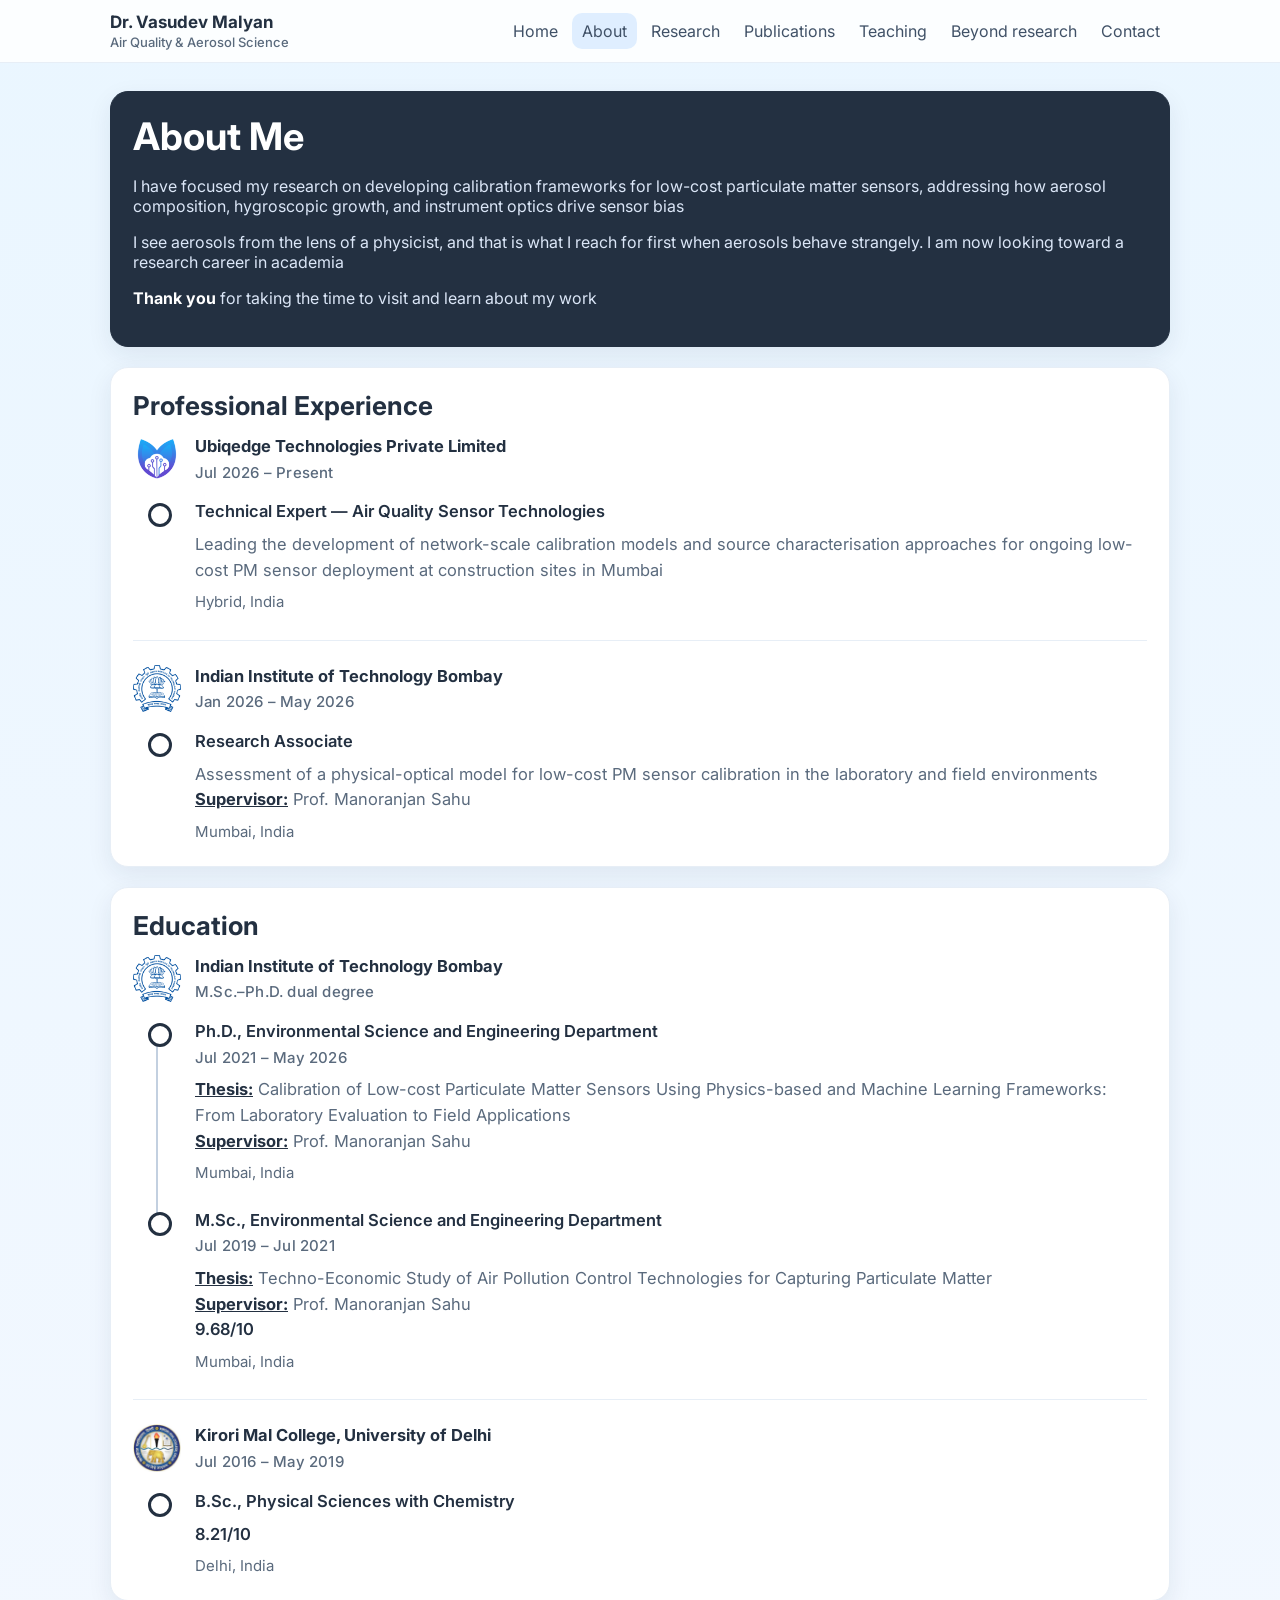
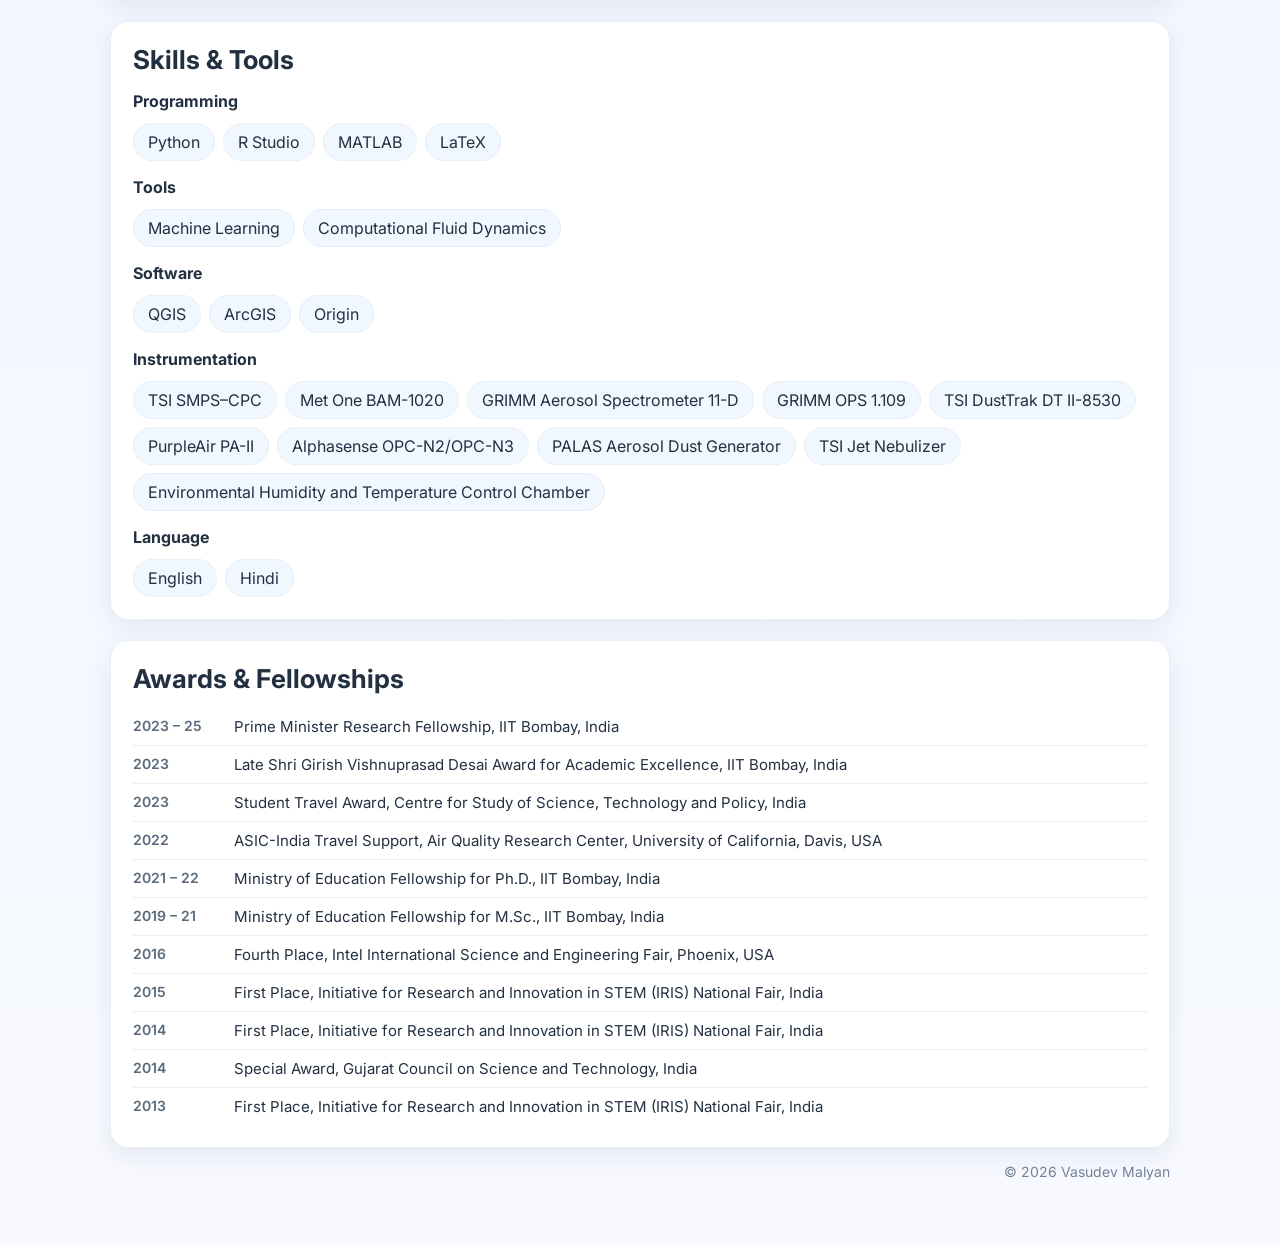
==== about.html @ c870d793 "Update about.html" ====
<!DOCTYPE html>
<html lang="en">
<head>
<meta charset="UTF-8">
<meta name="viewport" content="width=device-width, initial-scale=1.0">
<title>About | Vasudev Malyan</title>
<meta name="description" content="About Vasudev Malyan — experience, education, skills and awards.">
<link rel="preconnect" href="https://fonts.googleapis.com">
<link rel="preconnect" href="https://fonts.gstatic.com" crossorigin>
<link href="https://fonts.googleapis.com/css2?family=Inter:wght@400;500;600;700&display=swap" rel="stylesheet">
<link rel="stylesheet" href="https://cdnjs.cloudflare.com/ajax/libs/font-awesome/6.7.2/css/all.min.css">
<link rel="stylesheet" href="style.css">
</head>
<body>

<!-- ===== SHARED NAV ===== -->
<header>
  <nav aria-label="Primary">
    <div class="brand">
      <a class="title" href="index.html">Dr. Vasudev Malyan</a>
      <span class="sub">Air Quality &amp; Aerosol Science</span>
    </div>
    <div class="links">
      <a href="index.html">Home</a>
      <a href="about.html" class="active" aria-current="page">About</a>
      <a href="research.html">Research</a>
      <a href="publications.html">Publications</a>
      <a href="teaching.html">Teaching</a>
      <a href="beyond.html">Beyond research</a>
      <a href="contact.html">Contact</a>
    </div>
  </nav>
</header>
<!-- ===== END SHARED NAV ===== -->

<main>
  <div class="wrap">
    <div class="grid">

      <!-- ---------- about me ---------- -->
      <div class="card dark">
        <h1>About Me</h1>
        <p>I have focused my research on developing calibration frameworks for low-cost particulate matter sensors, addressing how aerosol composition, hygroscopic growth, and instrument optics drive sensor bias</p>
        <p>I see aerosols from the lens of a physicist, and that is what I reach for first when aerosols behave strangely. I am now looking toward a research career in academia</p>
        <p><strong>Thank you</strong> for taking the time to visit and learn about my work</p>
      </div>

      <!-- ---------- professional experience ---------- -->
      <div class="card">
        <h2>Professional Experience</h2>
        <ul class="cv-orgs">

          <li>
            <div class="cv-org-head">
              <img class="cv-logo" src="assets/logo_ubiqedge.png" alt="Ubiqedge Technologies logo">
              <div>
                <div class="cv-org-name">Ubiqedge Technologies Private Limited</div>
                <span class="cv-org-span">Jul 2026 &ndash; Present</span>
              </div>
            </div>
            <ul class="cv-roles">
              <li>
                <div class="cv-role-title">Technical Expert &mdash; Air Quality Sensor Technologies</div>
                <p class="cv-role-note">Leading the development of network-scale calibration models and source characterisation approaches for ongoing low-cost PM sensor deployment at construction sites in Mumbai</p>
                <div class="cv-place">Hybrid, India</div>
              </li>
            </ul>
          </li>

          <li>
            <div class="cv-org-head">
              <img class="cv-logo" src="assets/logo_iitb.png" alt="Indian Institute of Technology Bombay logo">
              <div>
                <div class="cv-org-name">Indian Institute of Technology Bombay</div>
                <span class="cv-org-span">Jan 2026 &ndash; May 2026</span>
              </div>
            </div>
            <ul class="cv-roles">
              <li>
                <div class="cv-role-title">Research Associate</div>
                <p class="cv-role-note">Assessment of a physical-optical model for low-cost PM sensor calibration in the laboratory and field environments<br>
                <em>Supervisor:</em> Prof. Manoranjan Sahu</p>
                <div class="cv-place">Mumbai, India</div>
              </li>
            </ul>
          </li>

        </ul>
      </div>

      <!-- ---------- education ---------- -->
      <div class="card">
        <h2>Education</h2>
        <ul class="cv-orgs">

          <li>
            <div class="cv-org-head">
              <img class="cv-logo" src="assets/logo_iitb.png" alt="Indian Institute of Technology Bombay logo">
              <div>
                <div class="cv-org-name">Indian Institute of Technology Bombay</div>
                <span class="cv-org-span">M.Sc.&ndash;Ph.D. dual degree</span>
              </div>
            </div>
            <ul class="cv-roles">
              <li>
                <div class="cv-role-title">Ph.D., Environmental Science and Engineering Department</div>
                <div class="cv-role-dates">Jul 2021 &ndash; May 2026</div>
                <p class="cv-role-note"><em>Thesis:</em> Calibration of Low-cost Particulate Matter Sensors Using Physics-based and Machine Learning Frameworks: From Laboratory Evaluation to Field Applications<br>
                <em>Supervisor:</em> Prof. Manoranjan Sahu</p>
                <div class="cv-place">Mumbai, India</div>
              </li>
              <li>
                <div class="cv-role-title">M.Sc., Environmental Science and Engineering Department</div>
                <div class="cv-role-dates">Jul 2019 &ndash; Jul 2021</div>
                <p class="cv-role-note"><em>Thesis:</em> Techno-Economic Study of Air Pollution Control Technologies for Capturing Particulate Matter<br>
                <em>Supervisor:</em> Prof. Manoranjan Sahu<br>
                <span class="cv-grade">9.68/10</span></p>
                <div class="cv-place">Mumbai, India</div>
              </li>
            </ul>
          </li>

          <li>
            <div class="cv-org-head">
              <img class="cv-logo" src="assets/logo_kmc.png" alt="Kirori Mal College, University of Delhi logo">
              <div>
                <div class="cv-org-name">Kirori Mal College, University of Delhi</div>
                <span class="cv-org-span">Jul 2016 &ndash; May 2019</span>
              </div>
            </div>
            <ul class="cv-roles">
              <li>
                <div class="cv-role-title">B.Sc., Physical Sciences with Chemistry</div>
                <p class="cv-role-note"><span class="cv-grade">8.21/10</span></p>
                <div class="cv-place">Delhi, India</div>
              </li>
            </ul>
          </li>

        </ul>
      </div>

      <!-- ---------- skills ---------- -->
      <div class="card">
        <h2>Skills &amp; Tools</h2>

        <div class="group">
          <h3>Programming</h3>
          <div class="chips">
            <span class="chip">Python</span>
            <span class="chip">R Studio</span>
            <span class="chip">MATLAB</span>
            <span class="chip">LaTeX</span>
          </div>
        </div>

        <div class="group">
          <h3>Tools</h3>
          <div class="chips">
            <span class="chip">Machine Learning</span>
            <span class="chip">Computational Fluid Dynamics</span>
          </div>
        </div>

        <div class="group">
          <h3>Software</h3>
          <div class="chips">
            <span class="chip">QGIS</span>
            <span class="chip">ArcGIS</span>
            <span class="chip">Origin</span>
          </div>
        </div>

        <div class="group">
          <h3>Instrumentation</h3>
          <div class="chips">
            <span class="chip">TSI SMPS&ndash;CPC</span>
            <span class="chip">Met One BAM-1020</span>
            <span class="chip">GRIMM Aerosol Spectrometer 11-D</span>
            <span class="chip">GRIMM OPS 1.109</span>
            <span class="chip">TSI DustTrak DT II-8530</span>
            <span class="chip">PurpleAir PA-II</span>
            <span class="chip">Alphasense OPC-N2/OPC-N3</span>
            <span class="chip">PALAS Aerosol Dust Generator</span>
            <span class="chip">TSI Jet Nebulizer</span>
            <span class="chip">Environmental Humidity and Temperature Control Chamber</span>
          </div>
        </div>

        <div class="group">
          <h3>Language</h3>
          <div class="chips">
            <span class="chip">English</span>
            <span class="chip">Hindi</span>
          </div>
        </div>

      </div>

      <!-- ---------- awards & fellowships ---------- -->
      <div class="card">
        <h2>Awards &amp; Fellowships</h2>
        <table class="cv-table">
          <tr>
            <td class="yr">2023 &ndash; 25</td>
            <td>Prime Minister Research Fellowship, IIT Bombay, India</td>
          </tr>
          <tr>
            <td class="yr">2023</td>
            <td>Late Shri Girish Vishnuprasad Desai Award for Academic Excellence, IIT Bombay, India</td>
          </tr>
          <tr>
            <td class="yr">2023</td>
            <td>Student Travel Award, Centre for Study of Science, Technology and Policy, India</td>
          </tr>
          <tr>
            <td class="yr">2022</td>
            <td>ASIC-India Travel Support, Air Quality Research Center, University of California, Davis, USA</td>
          </tr>
          <tr>
            <td class="yr">2021 &ndash; 22</td>
            <td>Ministry of Education Fellowship for Ph.D., IIT Bombay, India</td>
          </tr>
          <tr>
            <td class="yr">2019 &ndash; 21</td>
            <td>Ministry of Education Fellowship for M.Sc., IIT Bombay, India</td>
          </tr>
          <tr>
            <td class="yr">2016</td>
            <td>Fourth Place, Intel International Science and Engineering Fair, Phoenix, USA</td>
          </tr>
          <tr>
            <td class="yr">2015</td>
            <td>First Place, Initiative for Research and Innovation in STEM (IRIS) National Fair, India</td>
          </tr>
          <tr>
            <td class="yr">2014</td>
            <td>First Place, Initiative for Research and Innovation in STEM (IRIS) National Fair, India</td>
          </tr>
          <tr>
            <td class="yr">2014</td>
            <td>Special Award, Gujarat Council on Science and Technology, India</td>
          </tr>
          <tr>
            <td class="yr">2013</td>
            <td>First Place, Initiative for Research and Innovation in STEM (IRIS) National Fair, India</td>
          </tr>
        </table>
      </div>
      <!-- NEW FOOTER PLACEMENT: Insert it here, before the final closing tags -->
      <footer style="text-align: right; margin-top: -5px; padding-bottom: 20px;">
        &copy; 2026 Vasudev Malyan
      </footer>
    </div>
  </div>
</main>

</body>
</html>
---- style.css ----
/* =================================================================
   Vasudev Malyan — shared stylesheet
   Linked by all seven pages.
   ================================================================= */

:root{
  --bg:#ffffff;
  --grad1:#EAF6FF;
  --grad2:#F8F9FF;
  --card:#ffffff;
  --text:#233041;
  --muted:#5a6a7d;
  --accent:#3A86FF;
  --deep:#233041;
  --border:#e7eef6;
  --chip:#F1F7FF;
  --radius:18px;
  --shadow:0 8px 24px rgba(21,40,76,.08);
  --max:1100px;
}
*{box-sizing:border-box}
html{scroll-behavior:smooth}
body{margin:0;font-family:Inter,system-ui,Segoe UI,Roboto,Helvetica,Arial,sans-serif;color:var(--text);
  background:linear-gradient(180deg,var(--grad1),var(--grad2));}
a{color:var(--accent);text-decoration:none}
a:hover{text-decoration:underline}
a:focus-visible{outline:2px solid var(--accent);outline-offset:3px;border-radius:4px}

/* ---------- header & navigation ---------- */
header{position:sticky;top:0;z-index:30;background:rgba(255,255,255,.85);
  backdrop-filter:saturate(140%) blur(8px);border-bottom:1px solid var(--border)}
nav{max-width:var(--max);margin:auto;display:flex;align-items:center;justify-content:space-between;
  gap:16px;padding:12px 20px}
.brand{display:flex;flex-direction:column;gap:2px}
.brand .title{font-weight:700;color:var(--text);font-size:17px}
.brand a.title:hover{text-decoration:none;color:var(--accent)}
.brand .sub{font-size:13px;color:var(--muted);font-weight:500}
.links a{padding:8px 10px;border-radius:10px;color:#405167}
.links a:hover{background:#edf4ff}
.links a.active{background:#dfeeff}

/* ---------- layout ---------- */
.wrap{max-width:var(--max);margin:auto;padding:28px 20px}
.grid{display:grid;gap:20px}
.card{background:var(--card);border:1px solid var(--border);border-radius:var(--radius);box-shadow:var(--shadow);padding:22px}
h1{font-size:38px;line-height:1.2;margin:0 0 10px}
h2{font-size:26px;margin:0 0 14px}
h3{font-size:18px;margin:0 0 6px}
p.lead{color:var(--muted);margin-top:0}
.hero{padding-top:28px}
.muted{color:var(--muted)}

/* ---------- home: intro paragraph & availability note ---------- */
.lead-para{margin:0;font-size:16px;line-height:1.7}

.seeking{display:flex;gap:12px;align-items:flex-start;background:#eef6ff;border:1px solid #cfe4ff;
  border-radius:14px;padding:14px 16px;margin-top:18px;font-size:15px;line-height:1.55}
.seeking i{color:var(--deep);font-size:16px;margin-top:3px;flex-shrink:0}

/* ---------- at a glance: circles ---------- */
.glance{display:flex;flex-wrap:wrap;gap:22px;margin-top:4px}
.glance-item{display:flex;flex-direction:column;align-items:center;width:calc(25% - 17px)}
.glance-circle{
  width:98px;height:98px;border-radius:50%;
  background:var(--accent);color:#fff;
  display:flex;align-items:center;justify-content:center;
  font-size:32px;font-weight:700;letter-spacing:-.5px;
  box-shadow:0 6px 18px rgba(58,134,255,.32)}
.glance-circle.sm{font-size:18px;letter-spacing:0;text-align:center;line-height:1.2;padding:0 8px}
.glance-label{margin-top:12px;text-align:center;font-size:14px;color:var(--muted);line-height:1.4}

/* ---------- news thread ---------- */
.thread{list-style:none;margin:0;padding:0;position:relative}
.thread::before{content:"";position:absolute;left:12px;top:12px;bottom:12px;width:2px;background:#c3d0e0}
.thread li{position:relative;padding:0 0 24px 36px}
.thread li:last-child{padding-bottom:0}
.thread li::before{content:"";position:absolute;left:2px;top:4px;width:16px;height:16px;border-radius:50%;
  background:#fff;border:3px solid var(--deep);z-index:1}
.thread .when{display:block;font-size:13px;font-weight:600;color:var(--muted);margin-bottom:3px;letter-spacing:.2px}
.thread .what{display:block;font-size:16px;font-weight:600;line-height:1.45}
.thread .detail{margin:5px 0 0;font-size:14px;color:var(--muted);line-height:1.55}

/* ---------- chips ---------- */
.chips{display:flex;flex-wrap:wrap;gap:8px;margin-top:12px}
.chip{background:var(--chip);border:1px solid var(--border);padding:8px 14px;border-radius:999px;color:#233041;font-size:16px}

/* ---------- lists & buttons ---------- */
.list{display:grid;gap:12px;padding-left:0;margin:0;list-style:none}
.item{padding:14px;border:1px solid var(--border);background:#fff;border-radius:14px}
.cta{display:flex;gap:10px;flex-wrap:wrap;margin-top:16px}
.btn{display:inline-flex;align-items:center;gap:8px;background:#fff;border:1px solid var(--border);
  padding:10px 14px;border-radius:12px;color:#1f3b63;box-shadow:var(--shadow);font-size:16px}
.btn i{font-size:20px;line-height:1}
.btn:hover{background:#f4f8ff;text-decoration:none}

/* ---------- footer ---------- */
footer{color:#72829a;font-size:14px;margin:30px 0 16px;text-align:center}
.footer-wrap {
  text-align: right;         /* Pushes the text to the right */
  max-width: 1200px;         /* Change this number to match the max-width of your main content */
  margin: 0 auto;            /* This centers the invisible footer box on the page */
  padding: 20px;             /* Adds a little breathing room so it doesn't touch the absolute edge */
}

/* ---------- dark card (hero, page headings) ---------- */
.card.dark{background:var(--deep);border-color:var(--deep);color:#fff}
.card.dark h1,.card.dark h2,.card.dark h3{color:#fff}
.card.dark p{color:#dbe6f7}
.card.dark strong{color:#fff}
.card.dark a:not(.btn){color:#a8ccff}

/* ---------- hero: photo beside the text, inside the dark card ---------- */
.hero-card{display:flex;align-items:center;gap:30px}
.hero-card .photo{width:190px;height:190px;flex-shrink:0;border-radius:50%;border:5px solid #fff;
  box-shadow:var(--shadow);background:#e8f6ff url('assets/Profile picture_VM.jpg') center/cover no-repeat}
.hero-card .hero-text{min-width:0}
@media(max-width:760px){
  .hero-card{flex-direction:column;text-align:center;gap:20px}
  .hero-card .photo{width:150px;height:150px}
  .cta{justify-content:center}
}

/* ---------- inline certificate / document links inside the dark hero card ----------
   Placed after `.card.dark a:not(.btn)` so it wins on source order without
   needing !important. The link stays the same colour as the surrounding
   sentence; only the small trailing arrow marks it as clickable. */
.card.dark a.cert-link{color:inherit;text-decoration:none;transition:opacity .2s ease}
.card.dark a.cert-link:hover{color:inherit;text-decoration:underline;text-underline-offset:3px;opacity:.85}

/* Alternative treatment: a small outlined pill, echoing the .chip shape.
   Swap the anchor's class from cert-link to cert-pill to use it. */
.card.dark a.cert-pill{
  display:inline-block;margin-left:10px;padding:2px 10px;
  font-size:.72em;letter-spacing:.03em;line-height:1.7;
  border:1px solid rgba(255,255,255,.35);border-radius:999px;
  color:inherit;text-decoration:none;opacity:.8;vertical-align:2px;
  transition:background-color .2s ease,opacity .2s ease}
.card.dark a.cert-pill:hover{
  background:rgba(255,255,255,.12);color:inherit;text-decoration:none;opacity:1}

/* ---------- publications ---------- */
.pub h3{margin:0 0 4px;font-weight:600;line-height:1.4;font-size:16px}
.pub h3 a{color:var(--accent)}
.pub .authors{margin:0;font-size:14px;font-weight:600}
.pub .venue{margin:0;font-size:14px;color:var(--muted);font-style:italic}
.badge{display:inline-block;background:var(--chip);border:1px solid var(--accent);color:var(--accent);
  padding:1px 8px;border-radius:999px;font-size:10px;font-weight:600;letter-spacing:.3px;
  text-transform:uppercase;margin-left:6px;vertical-align:2px;white-space:nowrap}

/* ---------- highlights with graphical abstracts ---------- */
.highlight{margin-top:28px}
.highlight:first-of-type{margin-top:0}
.highlight h3{font-size:19px;line-height:1.35;margin:0 0 6px;font-weight:700}
.highlight h3 a{color:var(--accent)}
.highlight .authors{margin:0;font-weight:700;font-size:15px}
.highlight .venue{margin:0 0 14px;font-size:15px}
.figure{background:#f7fbff;border:1px solid var(--border);border-radius:14px;padding:12px;margin:0}
.figure img{width:100%;height:auto;display:block;border-radius:8px}
.figure figcaption{margin-top:10px;text-align:center;font-size:14px;line-height:1.5}

/* ---------- CV entries (experience, education) ----------
   A two-column table: description left, location/dates right-aligned. */
.cv-entry{width:100%;border-collapse:collapse;table-layout:auto}
.cv-entry td{padding:0 0 2px;vertical-align:baseline;border:none}
.cv-entry .org{font-weight:700;font-size:16px}
.cv-entry .role{font-size:15px}
.cv-entry .right{text-align:right;white-space:nowrap;color:var(--muted);font-size:14px;width:1%;padding-left:20px}
.cv-note{margin:8px 0 0;font-size:14px;color:var(--muted);line-height:1.55}
.cv-note em{color:var(--text);font-style:normal;font-weight:700;text-decoration:underline}
.cv-grade{font-weight:600;color:var(--text)}

/* ---------- CV thread (about page: experience, education) ----------
   LinkedIn-style: organisation logo and name head the entry, its positions
   hang beneath on a ringed-dot timeline matching the .thread news list.

   The geometry is interlocking, so change these together:
     logo      48px wide  -> its centre sits at x = 24
     dot       18px wide, .cv-roles indented 15px -> centre at 15 + 9 = 24
     rail       2px wide, left: 8px inside the li -> centre at 15 + 9 = 24
     dot top    3px, so its centre (3 + 9 = 12) matches the centre of a
                16.5px/1.45 title line (23.9 / 2 = 12)
   Position text is indented 47px so it starts at 15 + 47 = 62 = the
   organisation name's own left edge (48 logo + 14 gap). */
.cv-orgs{list-style:none;margin:0;padding:0}
.cv-orgs > li + li{margin-top:26px;padding-top:24px;border-top:1px solid var(--border)}

.cv-org-head{display:flex;align-items:flex-start;gap:14px}
.cv-logo{width:48px;height:48px;flex-shrink:0;object-fit:contain;border-radius:8px;background:#fff}
.cv-org-name{font-size:16.5px;font-weight:700;line-height:1.45}
.cv-org-span{display:block;color:var(--muted);font-size:15px;font-weight:500;margin-top:3px;
  line-height:1.5;letter-spacing:.2px}

/* the middle dot is small at this size — scale it without moving the baseline */
.sep{font-size:1.8em;line-height:0;vertical-align:-.08em;margin:0 3px;opacity:.75}

.cv-roles{list-style:none;margin:16px 0 0 15px;padding:0;position:relative}
.cv-roles > li{position:relative;padding:0 0 24px 47px}
.cv-roles > li:last-child{padding-bottom:0}
.cv-roles > li::before{content:"";position:absolute;left:0;top:3px;width:18px;height:18px;
  border-radius:50%;background:#fff;border:3px solid var(--deep);z-index:1}
/* one rail segment per position, running dot centre to dot centre; the last
   position has nothing below it to join, so it draws no segment */
.cv-roles > li::after{content:"";position:absolute;left:8px;top:12px;bottom:-12px;width:2px;
  background:#c3d0e0}
.cv-roles > li:last-child::after{display:none}

.cv-role-title{font-size:16.5px;font-weight:600;line-height:1.45}
.cv-role-dates{color:var(--muted);font-size:15px;font-weight:500;margin-top:3px;
  line-height:1.5;letter-spacing:.2px}
.cv-role-note{margin:8px 0 0;font-size:16.5px;color:var(--muted);line-height:1.55}
.cv-role-note em{color:var(--text);font-style:normal;font-weight:700;text-decoration:underline}
.cv-place{margin-top:8px;font-size:15px;color:var(--muted);line-height:1.5}

/* ---------- awards table ---------- */
.cv-table{width:100%;border-collapse:collapse}
.cv-table td{padding:9px 0;border-top:1px solid var(--border);vertical-align:top;font-size:15px}
.cv-table tr:first-child td{border-top:none}
.cv-table .yr{width:1%;color:var(--muted);font-weight:600;font-size:14px;white-space:nowrap;padding-right:32px}

/* ---------- simple entries (projects, conferences) ---------- */
.entry strong{font-size:16px}
.entry .meta{display:block;font-size:15px;margin-top:2px}
.entry .note{display:block;color:var(--muted);font-size:14px;margin-top:2px}

/* ---------- skills groups ---------- */
.group{margin-top:16px}
.group:first-child{margin-top:0}
.group h3{font-size:16px;margin:0}

/* ---------- research themes ---------- */
.theme + .theme{margin-top:18px;padding-top:18px;border-top:1px solid var(--border)}

/* ===== split image + text sections ===== */
.split{
  display:grid;
  grid-template-columns:1fr 1fr;
  gap:30px;
  align-items:stretch;
}

.split-fig{margin:0;display:flex;flex-direction:column;min-height:0}

/* the wrapper holds the height; the image is absolutely positioned inside it,
   so the image itself contributes nothing to the row height */
.split-img{
  position:relative;
  flex:1 1 auto;
  min-height:280px;
}
.split-img img{
  position:absolute;inset:0;
  width:100%;height:100%;
  object-fit:contain;
  object-position:center;
  display:block;
  border-radius:14px;
  border:1px solid var(--border);
  background:#fff;
}

.split-fig figcaption{
  flex:0 0 auto;
  font-size:13px;
  line-height:1.5;
  color:var(--muted);
  margin-top:10px;
}

.split-text{display:flex;flex-direction:column;justify-content:center}
.split-text h2{margin-top:0}
.split-text p{margin:0 0 14px}
.split-text p:last-child{margin-bottom:0}

.split-list{list-style:none;padding:0;margin:0 0 14px}
.split-list li{position:relative;padding-left:20px;margin-bottom:7px;line-height:1.55}
.split-list li::before{content:"";position:absolute;left:0;top:.62em;width:7px;height:7px;
  border-radius:50%;background:var(--text)}
.split-list .hl{color:var(--accent);font-weight:600}

.split--reverse .split-fig{order:2}
.split--reverse .split-text{order:1}

/* ---------- carousel (shared shell) ---------- */
.carousel{position:relative;padding:0 54px}
.carousel-track{overflow:hidden}
.carousel-slides{display:flex;transition:transform .35s ease}
.carousel-slide{min-width:100%;padding:2px}

/* UPDATED BUTTON STYLES HERE */
.carousel-btn{
  position:absolute;top:50%;transform:translateY(-50%);
  width:40px;height:40px;border-radius:50%;
  background:#1e3a63;
  border:none;
  outline:none;
  box-shadow:var(--shadow);
  display:flex;align-items:center;justify-content:center;
  color:#ffffff;font-size:15px;cursor:pointer;z-index:2;
  transition:background-color 0.2s ease-in-out;
}
.carousel-btn:hover{background:#132745}

.carousel-btn.prev{left:0}
.carousel-btn.next{right:0}

.carousel-dots{display:flex;justify-content:center;align-items:center;gap:8px;margin-top:16px}
.carousel-dot{width:8px;height:8px;border-radius:50%;background:#cbd9ea;border:none;padding:0;cursor:pointer}
.carousel-dot[aria-selected="true"]{background:#1e3a63}

/* ---------- publication carousel (research page) ----------
   NOTE: research.html carries the same rules in a page-level <style>
   block, which is what actually renders. Keep the two in sync.
   A hard height on the track and slide means every slide is identical
   regardless of title length or abstract aspect ratio. */
#pubCarousel .carousel-track{height:460px}
#pubCarousel .carousel-slide{height:460px;overflow:hidden}
#pubCarousel .carousel-slide h3{font-size:18px;line-height:1.35;margin:0 0 5px;font-weight:700}
#pubCarousel .carousel-slide h3 a{color:var(--accent)}
#pubCarousel .carousel-slide .authors{margin:0;font-weight:700;font-size:14px}
#pubCarousel .carousel-slide .venue{margin:0 0 10px;font-size:14px;color:var(--muted);font-style:italic}
#pubCarousel .carousel-slide .figure{padding:10px}
#pubCarousel .carousel-slide .figure img{
  height:260px;width:100%;object-fit:contain;object-position:center;background:#fff}
#pubCarousel .carousel-slide .figure figcaption{margin-top:8px;font-size:13px}

/* ---------- two-column bottom panel (home) ---------- */
.duo{display:grid;grid-template-columns:1fr 1fr;gap:20px;align-items:stretch}
.duo > .card{display:flex;flex-direction:column}

/* narrow column — no side gutters; arrows sit in the dots row */
#liCarousel{padding:0}
#liCarousel .carousel-btn{position:static;transform:none;width:34px;height:34px;font-size:13px}
#liCarousel .carousel-dots{gap:12px}
.li-slide{display:flex;justify-content:center}
.li-slide iframe{width:100%;height:520px;border:1px solid var(--border);border-radius:14px;
  background:#fff;display:block}

/* talks list — fills the column and spreads its entries down it */
.talks{list-style:none;margin:0;padding:0;flex:1 1 auto;
  display:flex;flex-direction:column;justify-content:space-between}
.talks li{padding:12px 0;border-top:1px solid var(--border)}
.talks li:first-child{border-top:none;padding-top:0}
.talks .what{display:block;font-size:15px;font-weight:600;line-height:1.45}
.talks .where{display:block;font-size:13px;color:var(--muted);margin-top:3px;line-height:1.5}

/* ---------- medium screens: seven nav links need tighter spacing ---------- */
@media(max-width:1000px){
  .links a{padding:8px 7px;font-size:15px}
  nav{gap:12px}
}

@media(max-width:900px){
  .duo{grid-template-columns:1fr}
}

/* ---------- small screens ---------- */
@media(max-width:820px){
  .split{grid-template-columns:1fr;gap:22px}
  .split-img{position:static;min-height:0}
  .split-img img{position:static;height:auto;object-fit:initial}
  .split--reverse .split-fig,.split--reverse .split-text{order:initial}

  /* no room for side gutters — arrows drop down beside the dots */
  .carousel{padding:0}
  .carousel-btn{position:static;transform:none}
  .carousel-dots{gap:12px}

  #pubCarousel .carousel-track{height:auto}
  #pubCarousel .carousel-slide{height:auto;overflow:visible}
  #pubCarousel .carousel-slide .figure img{height:200px}
}
@media(max-width:720px){
  nav{flex-wrap:wrap;gap:10px;padding:10px 16px}
  .links{display:flex;flex-wrap:wrap;gap:2px}
  .links a{padding:6px 8px;font-size:14px}
  h1{font-size:30px}
  h2{font-size:22px}
  .wrap{padding:20px 16px}
  .glance{gap:18px;justify-content:center}
  .glance-item{width:calc(50% - 9px)}
  .glance-circle{width:84px;height:84px;font-size:27px}
  .glance-circle.sm{font-size:16px}
}
@media(max-width:640px){
  /* stack the CV columns instead of squeezing them */
  .cv-entry,.cv-entry tbody,.cv-entry tr,.cv-entry td{display:block;width:auto}
  .cv-entry .right{text-align:left;padding-left:0;white-space:normal;margin-bottom:4px}
  .cv-table .yr{padding-right:16px}

  /* CV thread: a smaller logo leaves more room for long institute names.
     40px logo -> centre at 20, so the rail indent drops to 20 - 9 = 11px,
     and the text indent to 40 + 12 - 11 = 41px to stay flush with the name. */
  .cv-logo{width:40px;height:40px}
  .cv-org-head{gap:12px}
  .cv-roles{margin-left:11px}
  .cv-roles > li{padding-left:41px}
}

@media (prefers-reduced-motion: reduce){
  html{scroll-behavior:auto}
  .carousel-slides{transition:none}
}
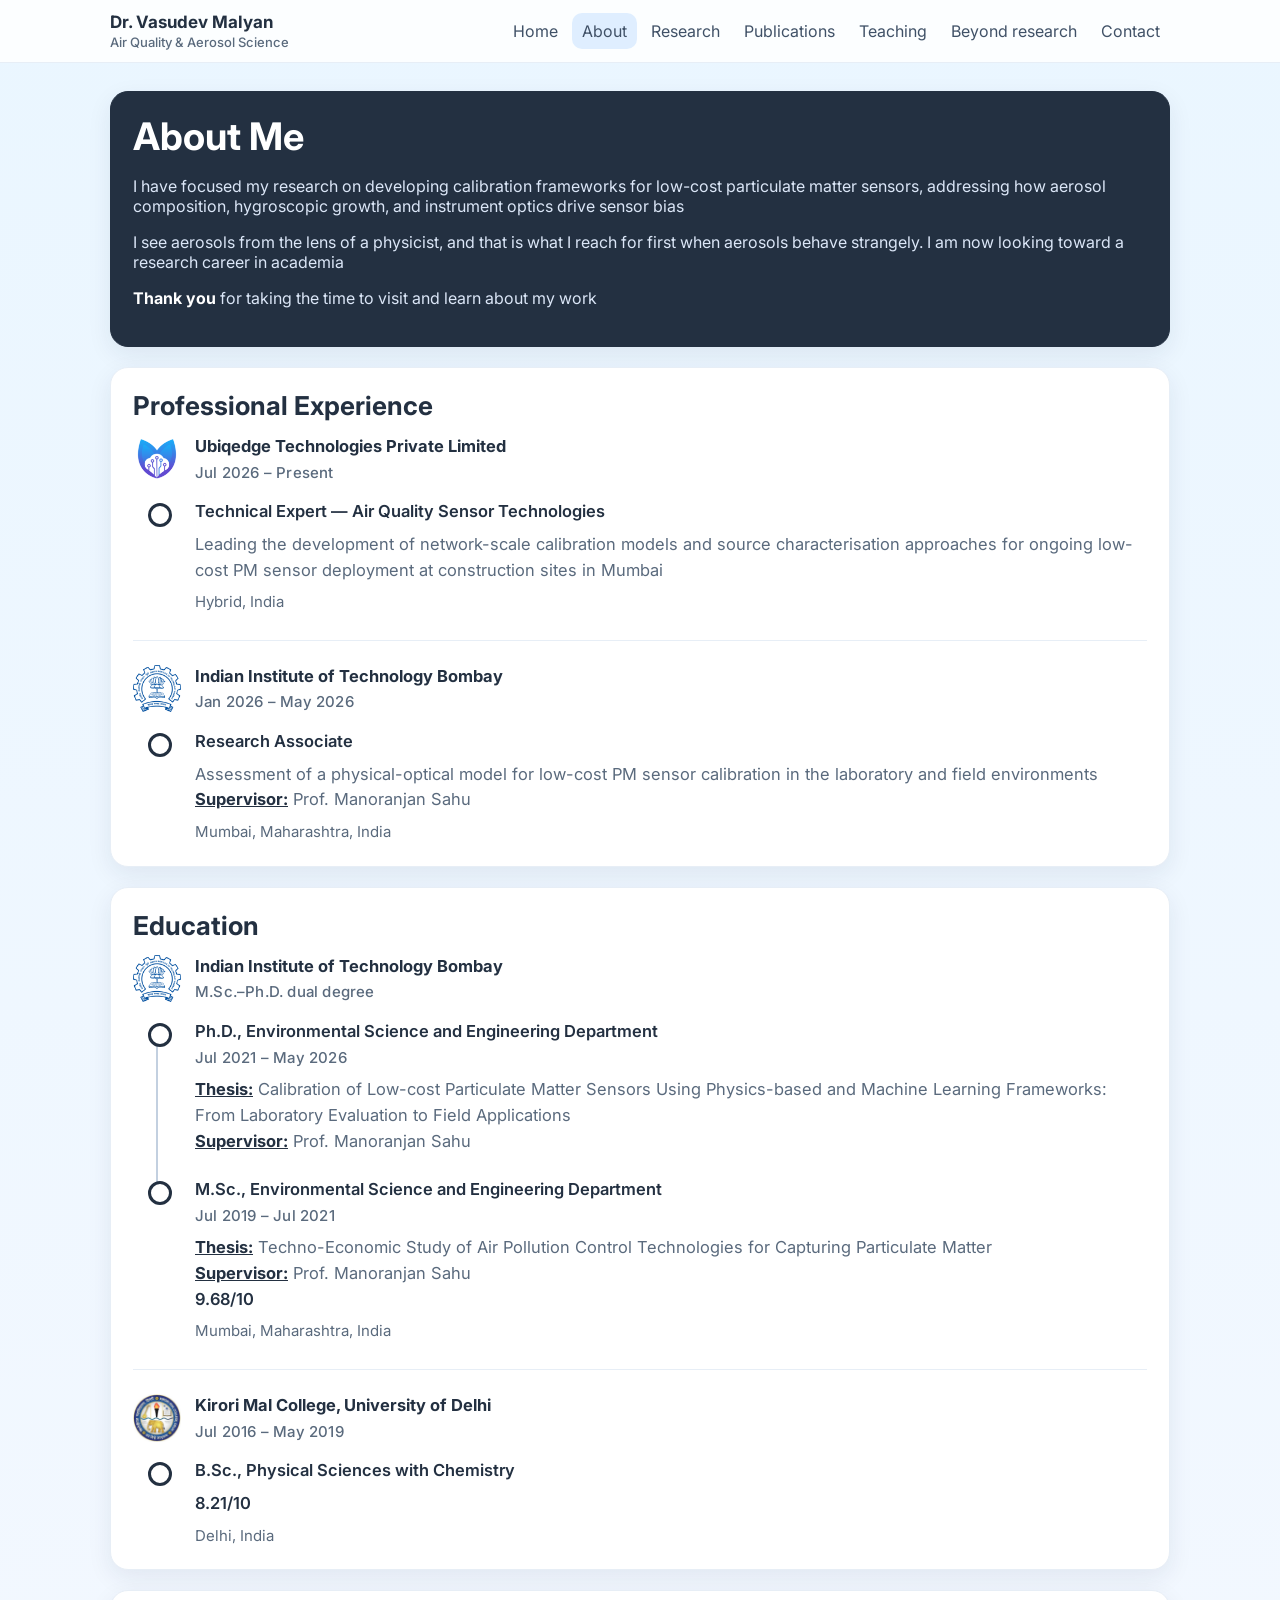
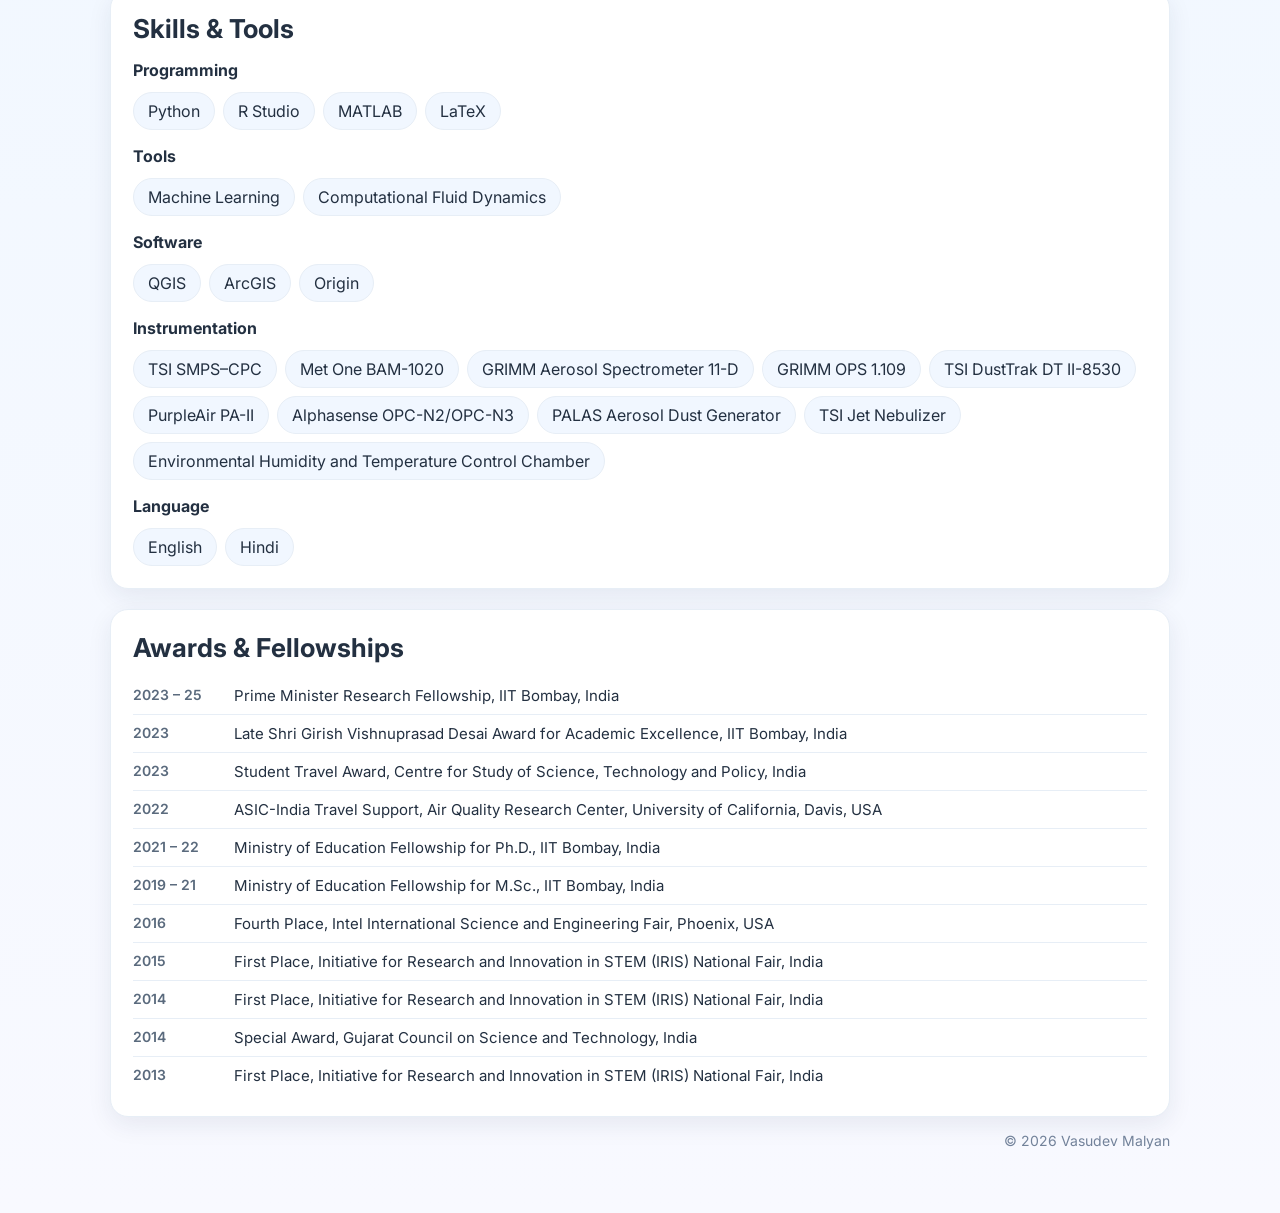
==== commit e5342e98: "Update about.html" ====
--- a/about.html
+++ b/about.html
@@ -80,7 +80,7 @@
                 <div class="cv-role-title">Research Associate</div>
                 <p class="cv-role-note">Assessment of a physical-optical model for low-cost PM sensor calibration in the laboratory and field environments<br>
                 <em>Supervisor:</em> Prof. Manoranjan Sahu</p>
-                <div class="cv-place">Mumbai, India</div>
+                <div class="cv-place">Mumbai, Maharashtra, India</div>
               </li>
             </ul>
           </li>
@@ -107,7 +107,6 @@
                 <div class="cv-role-dates">Jul 2021 &ndash; May 2026</div>
                 <p class="cv-role-note"><em>Thesis:</em> Calibration of Low-cost Particulate Matter Sensors Using Physics-based and Machine Learning Frameworks: From Laboratory Evaluation to Field Applications<br>
                 <em>Supervisor:</em> Prof. Manoranjan Sahu</p>
-                <div class="cv-place">Mumbai, India</div>
               </li>
               <li>
                 <div class="cv-role-title">M.Sc., Environmental Science and Engineering Department</div>
@@ -115,7 +114,7 @@
                 <p class="cv-role-note"><em>Thesis:</em> Techno-Economic Study of Air Pollution Control Technologies for Capturing Particulate Matter<br>
                 <em>Supervisor:</em> Prof. Manoranjan Sahu<br>
                 <span class="cv-grade">9.68/10</span></p>
-                <div class="cv-place">Mumbai, India</div>
+                <div class="cv-place">Mumbai, Maharashtra, India</div>
               </li>
             </ul>
           </li>
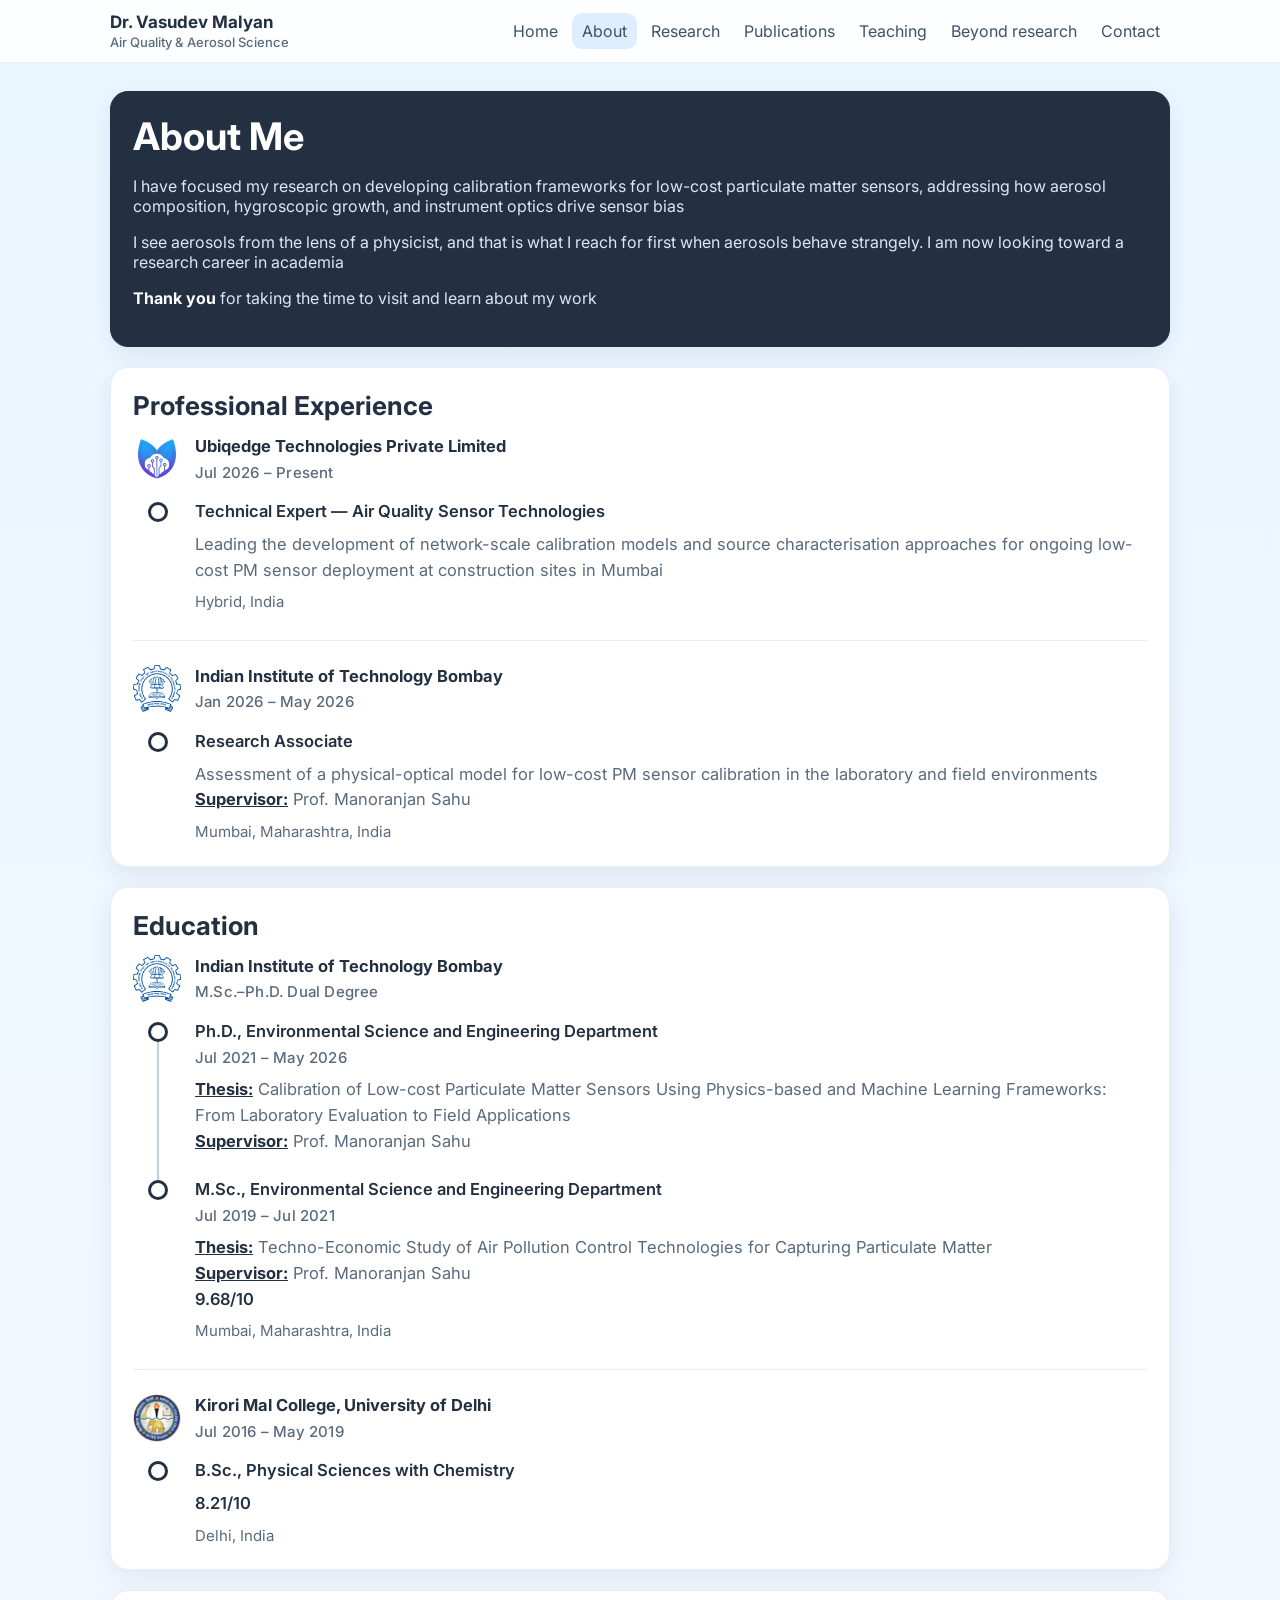
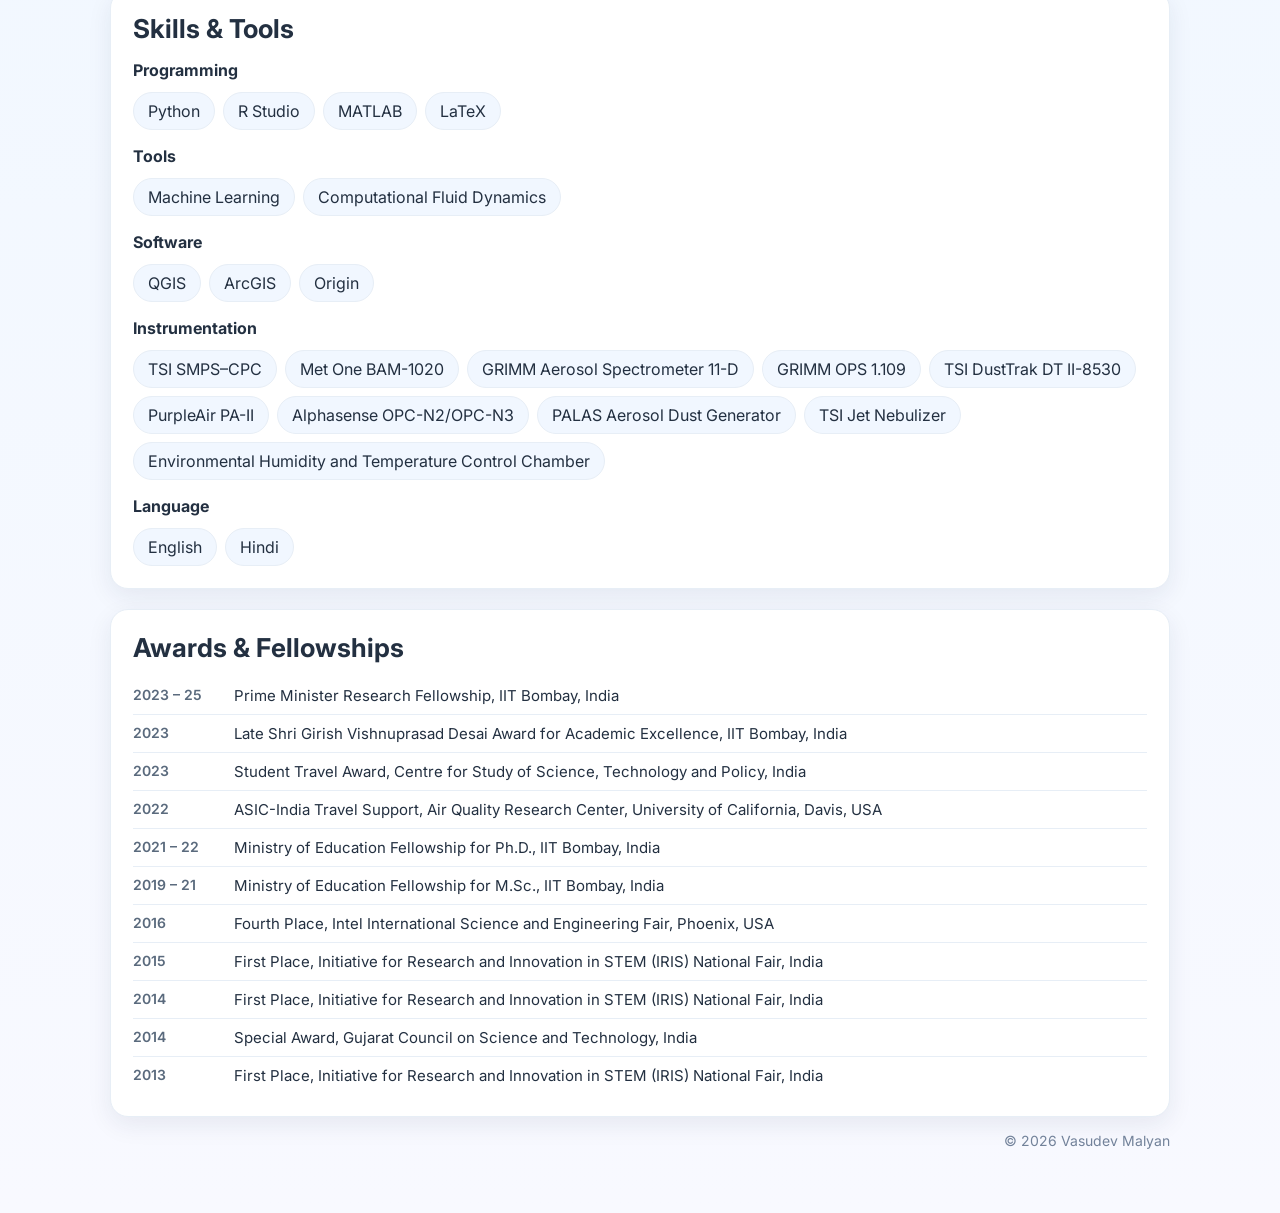
==== commit 2af665cc: "Update about.html" ====
--- a/about.html
+++ b/about.html
@@ -98,7 +98,7 @@
               <img class="cv-logo" src="assets/logo_iitb.png" alt="Indian Institute of Technology Bombay logo">
               <div>
                 <div class="cv-org-name">Indian Institute of Technology Bombay</div>
-                <span class="cv-org-span">M.Sc.&ndash;Ph.D. dual degree</span>
+                <span class="cv-org-span">M.Sc.&ndash;Ph.D. Dual Degree</span>
               </div>
             </div>
             <ul class="cv-roles">
--- a/style.css
+++ b/style.css
@@ -173,14 +173,26 @@
    LinkedIn-style: organisation logo and name head the entry, its positions
    hang beneath on a ringed-dot timeline matching the .thread news list.
 
-   The geometry is interlocking, so change these together:
-     logo      48px wide  -> its centre sits at x = 24
-     dot       18px wide, .cv-roles indented 15px -> centre at 15 + 9 = 24
-     rail       2px wide, left: 8px inside the li -> centre at 15 + 9 = 24
-     dot top    3px, so its centre (3 + 9 = 12) matches the centre of a
-                16.5px/1.45 title line (23.9 / 2 = 12)
-   Position text is indented 47px so it starts at 15 + 47 = 62 = the
-   organisation name's own left edge (48 logo + 14 gap). */
+   NOTE: the `*{box-sizing:border-box}` reset at the top of this file does
+   NOT reach ::before/::after — the universal selector does not match
+   pseudo-elements. The circle therefore sets box-sizing explicitly, so
+   --dot is its true outer diameter (border included) and the rail's
+   centre-line maths below actually lands on the circle's centre.
+
+   Geometry is driven by the two variables below, so nudging the dot moves
+   the rail with it and the two can never drift apart:
+     --dot         diameter of the ringed circle
+     --dot-centre  distance from the top of a position to that circle's
+                   centre. A 16.5px/1.45 title line box is 23.9px tall, so
+                   its middle is 11.96px, so 12px centres the circle on
+                   the title. Raise or lower this one number to taste.
+   The rail runs centre-to-centre but is painted BEHIND the circles, so the
+   white fill hides its first and last few pixels — exactly how the News
+   timeline looks on the home page.
+   Horizontally: logo is 48px, so its centre is x = 24; .cv-roles is
+   indented 15px and the circle is 18px, putting its centre at 15 + 9 = 24
+   as well. Position text is indented 47px to start at 15 + 47 = 62, flush
+   with the organisation name (48 logo + 14 gap). */
 .cv-orgs{list-style:none;margin:0;padding:0}
 .cv-orgs > li + li{margin-top:26px;padding-top:24px;border-top:1px solid var(--border)}
 
@@ -193,15 +205,20 @@
 /* the middle dot is small at this size — scale it without moving the baseline */
 .sep{font-size:1.8em;line-height:0;vertical-align:-.08em;margin:0 3px;opacity:.75}
 
-.cv-roles{list-style:none;margin:16px 0 0 15px;padding:0;position:relative}
+.cv-roles{--dot:20px;--dot-centre:12px;
+  list-style:none;margin:16px 0 0 15px;padding:0;position:relative}
 .cv-roles > li{position:relative;padding:0 0 24px 47px}
 .cv-roles > li:last-child{padding-bottom:0}
-.cv-roles > li::before{content:"";position:absolute;left:0;top:3px;width:18px;height:18px;
-  border-radius:50%;background:#fff;border:3px solid var(--deep);z-index:1}
-/* one rail segment per position, running dot centre to dot centre; the last
-   position has nothing below it to join, so it draws no segment */
-.cv-roles > li::after{content:"";position:absolute;left:8px;top:12px;bottom:-12px;width:2px;
-  background:#c3d0e0}
+.cv-roles > li::before{content:"";position:absolute;left:0;box-sizing:border-box;
+  top:calc(var(--dot-centre) - var(--dot) / 2);
+  width:var(--dot);height:var(--dot);border-radius:50%;
+  background:#fff;border:3px solid var(--deep);z-index:2}
+/* one rail segment per position, running centre to centre: it starts at this
+   circle's middle and ends at the next one's, which sits --dot-centre below
+   this item's bottom edge. The last position has nothing below it to join. */
+.cv-roles > li::after{content:"";position:absolute;left:calc(var(--dot) / 2 - 1px);
+  top:var(--dot-centre);bottom:calc(var(--dot-centre) * -1);
+  width:2px;background:#c3d0e0;z-index:1}
 .cv-roles > li:last-child::after{display:none}
 
 .cv-role-title{font-size:16.5px;font-weight:600;line-height:1.45}
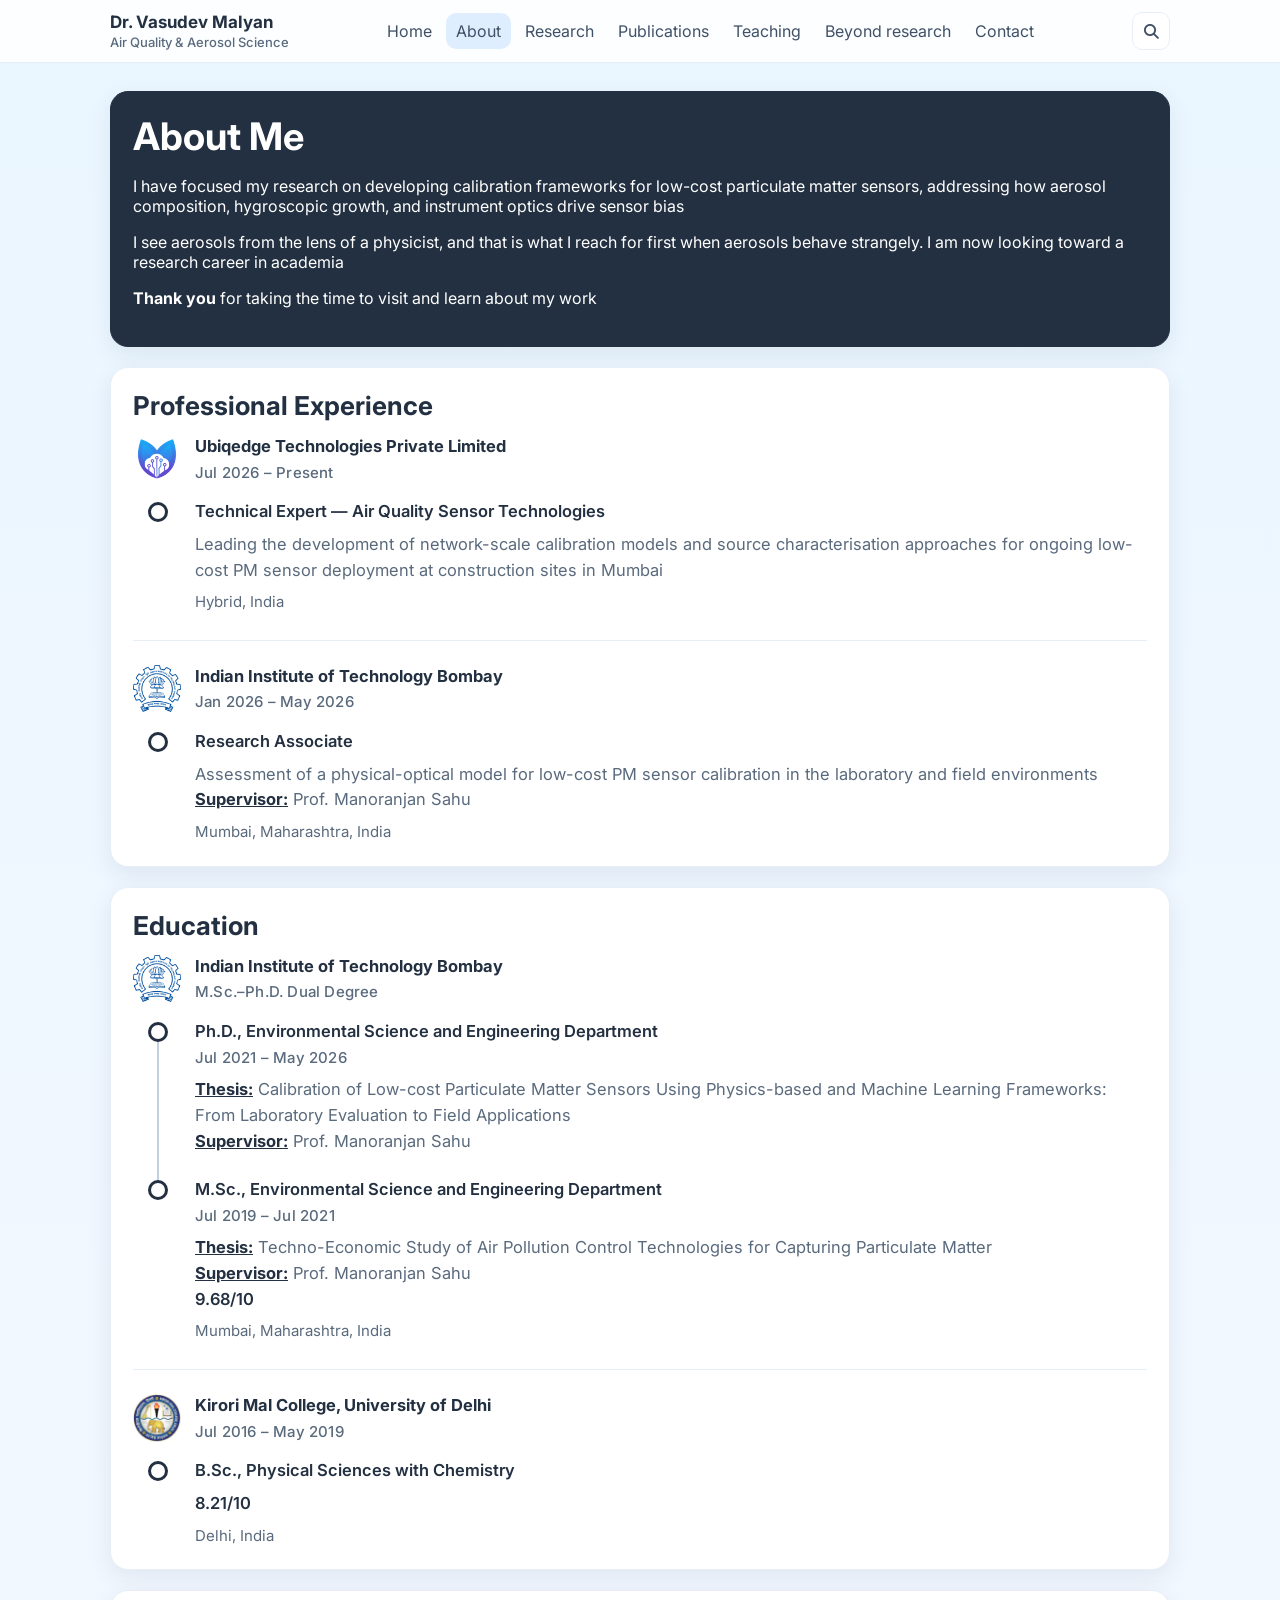
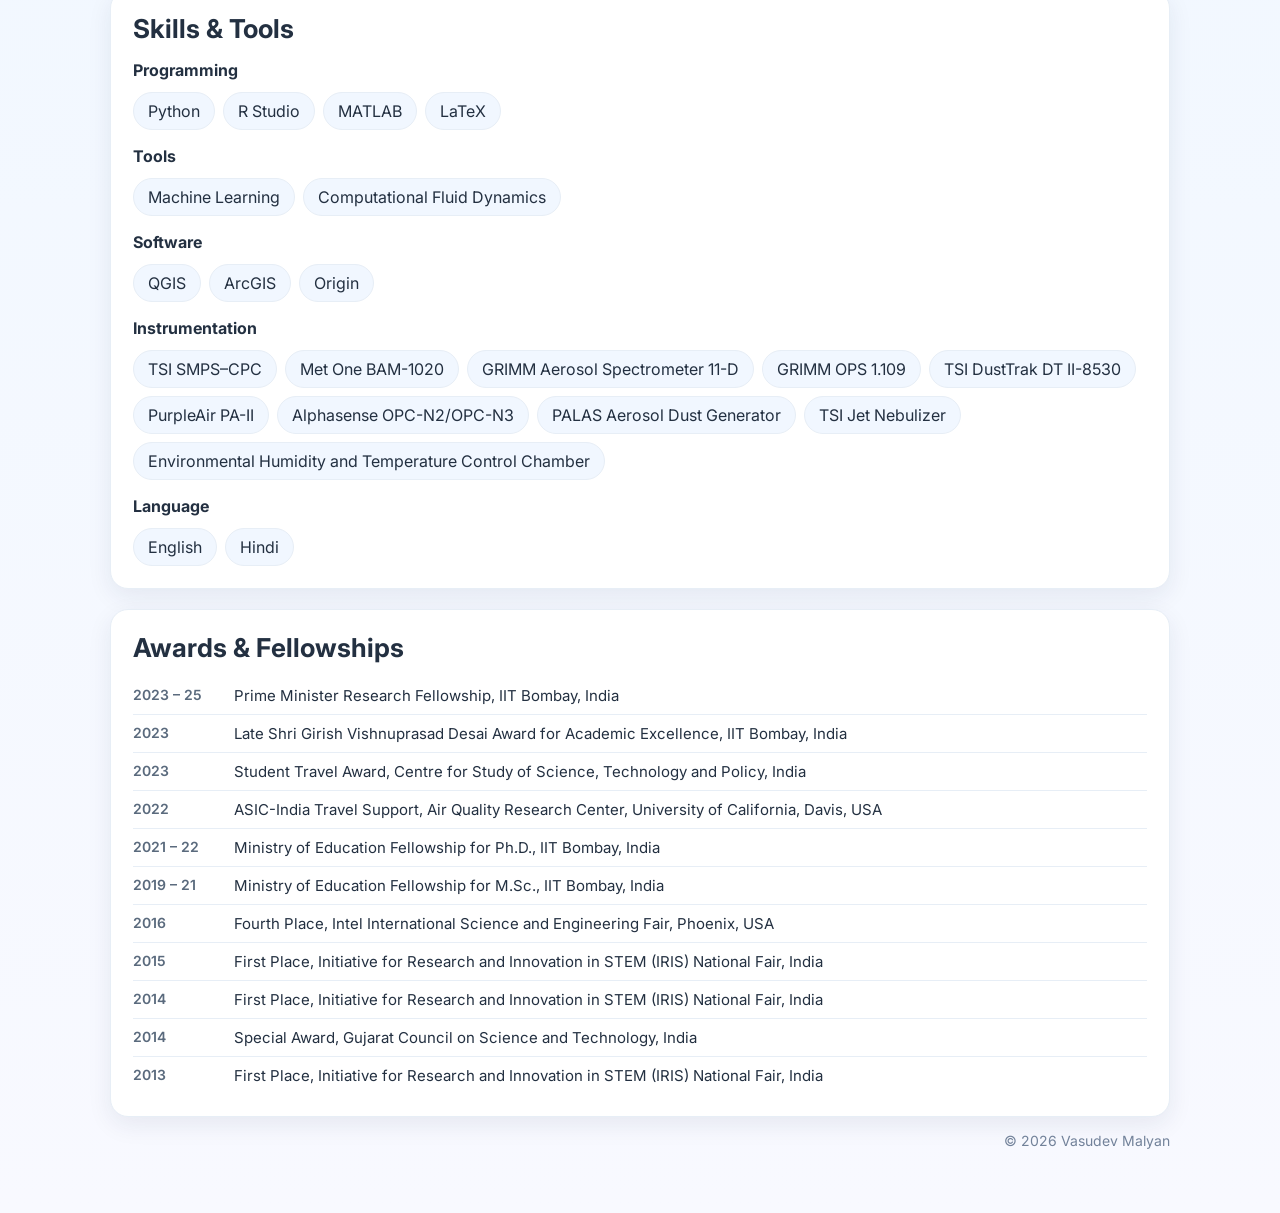
==== commit 94a372c6: "Update about.html" ====
--- a/about.html
+++ b/about.html
@@ -253,6 +253,6 @@
     </div>
   </div>
 </main>
-
+<script src="search.js" defer></script>
 </body>
 </html>
--- a/style.css
+++ b/style.css
@@ -105,7 +105,7 @@
 /* ---------- dark card (hero, page headings) ---------- */
 .card.dark{background:var(--deep);border-color:var(--deep);color:#fff}
 .card.dark h1,.card.dark h2,.card.dark h3{color:#fff}
-.card.dark p{color:#dbe6f7}
+.card.dark p{color:#fff}
 .card.dark strong{color:#fff}
 .card.dark a:not(.btn){color:#a8ccff}
 
@@ -417,3 +417,62 @@
   html{scroll-behavior:auto}
   .carousel-slides{transition:none}
 }
+
+/* ---------- site search (icon in nav + overlay) ----------
+   Append this block to the end of style.css. The markup it styles is
+   created by search.js, so there is nothing to add to the pages except
+   the script tag. */
+
+.search-btn{
+  display:inline-flex;align-items:center;justify-content:center;
+  width:38px;height:38px;flex-shrink:0;
+  border:1px solid var(--border);border-radius:10px;
+  background:#fff;color:#405167;font-size:15px;cursor:pointer;
+  transition:background-color .2s ease,color .2s ease}
+.search-btn:hover{background:#edf4ff;color:var(--accent)}
+.search-btn:focus-visible{outline:2px solid var(--accent);outline-offset:2px}
+
+.search-overlay{
+  position:fixed;inset:0;z-index:60;
+  background:rgba(21,40,76,.42);backdrop-filter:blur(3px);
+  display:flex;align-items:flex-start;justify-content:center;
+  padding:12vh 20px 20px}
+.search-overlay[hidden]{display:none}
+
+.search-panel{
+  width:100%;max-width:660px;background:#fff;
+  border:1px solid var(--border);border-radius:var(--radius);
+  box-shadow:0 24px 60px rgba(21,40,76,.28);overflow:hidden}
+
+.search-field{display:flex;align-items:center;gap:12px;padding:16px 18px;
+  border-bottom:1px solid var(--border)}
+.search-field > i{color:var(--muted);font-size:16px;flex-shrink:0}
+.search-field input{
+  flex:1 1 auto;min-width:0;border:none;outline:none;background:none;
+  font-family:inherit;font-size:17px;color:var(--text)}
+.search-field input::placeholder{color:#94a3b6}
+.search-field input::-webkit-search-cancel-button{display:none}
+.search-close{
+  flex-shrink:0;border:1px solid var(--border);border-radius:8px;background:#f7fafd;
+  color:var(--muted);font-family:inherit;font-size:12px;font-weight:600;
+  padding:4px 8px;cursor:pointer}
+.search-close:hover{background:#edf4ff;color:var(--accent)}
+
+.search-results{max-height:58vh;overflow-y:auto;padding:8px}
+.search-msg{padding:22px 14px;color:var(--muted);font-size:15px;text-align:center}
+
+.search-hit{
+  display:block;padding:12px 14px;border-radius:12px;
+  color:var(--text);text-decoration:none}
+.search-hit:hover,.search-hit.is-active{background:#f2f8ff;text-decoration:none}
+.search-hit-meta{
+  display:block;font-size:12.5px;font-weight:600;letter-spacing:.3px;
+  text-transform:uppercase;color:var(--accent);margin-bottom:3px}
+.search-hit-text{display:block;font-size:15px;line-height:1.55;color:var(--text)}
+.search-hit mark{background:#ffeaa7;color:inherit;border-radius:3px;padding:0 2px}
+
+@media(max-width:720px){
+  .search-overlay{padding:8vh 14px 14px}
+  .search-field input{font-size:16px}   /* 16px stops iOS zooming on focus */
+  .search-btn{width:34px;height:34px}
+}
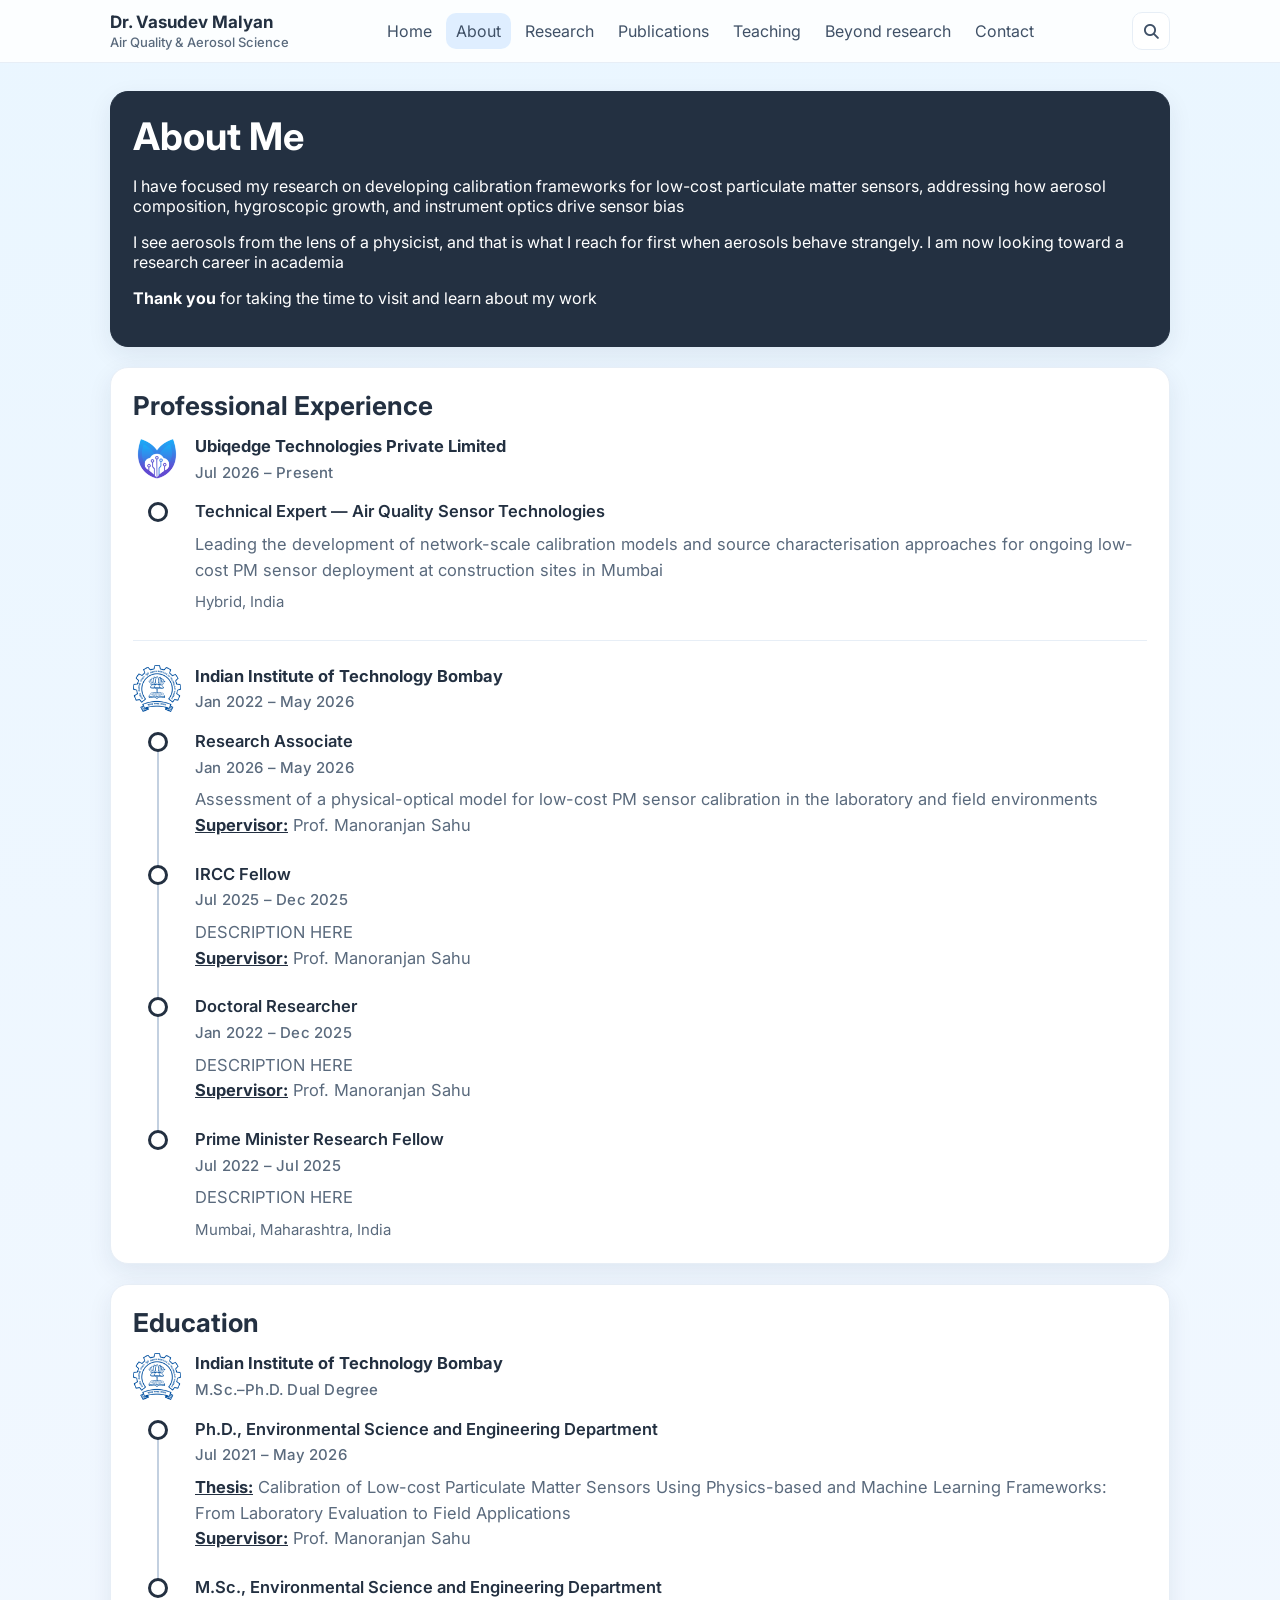
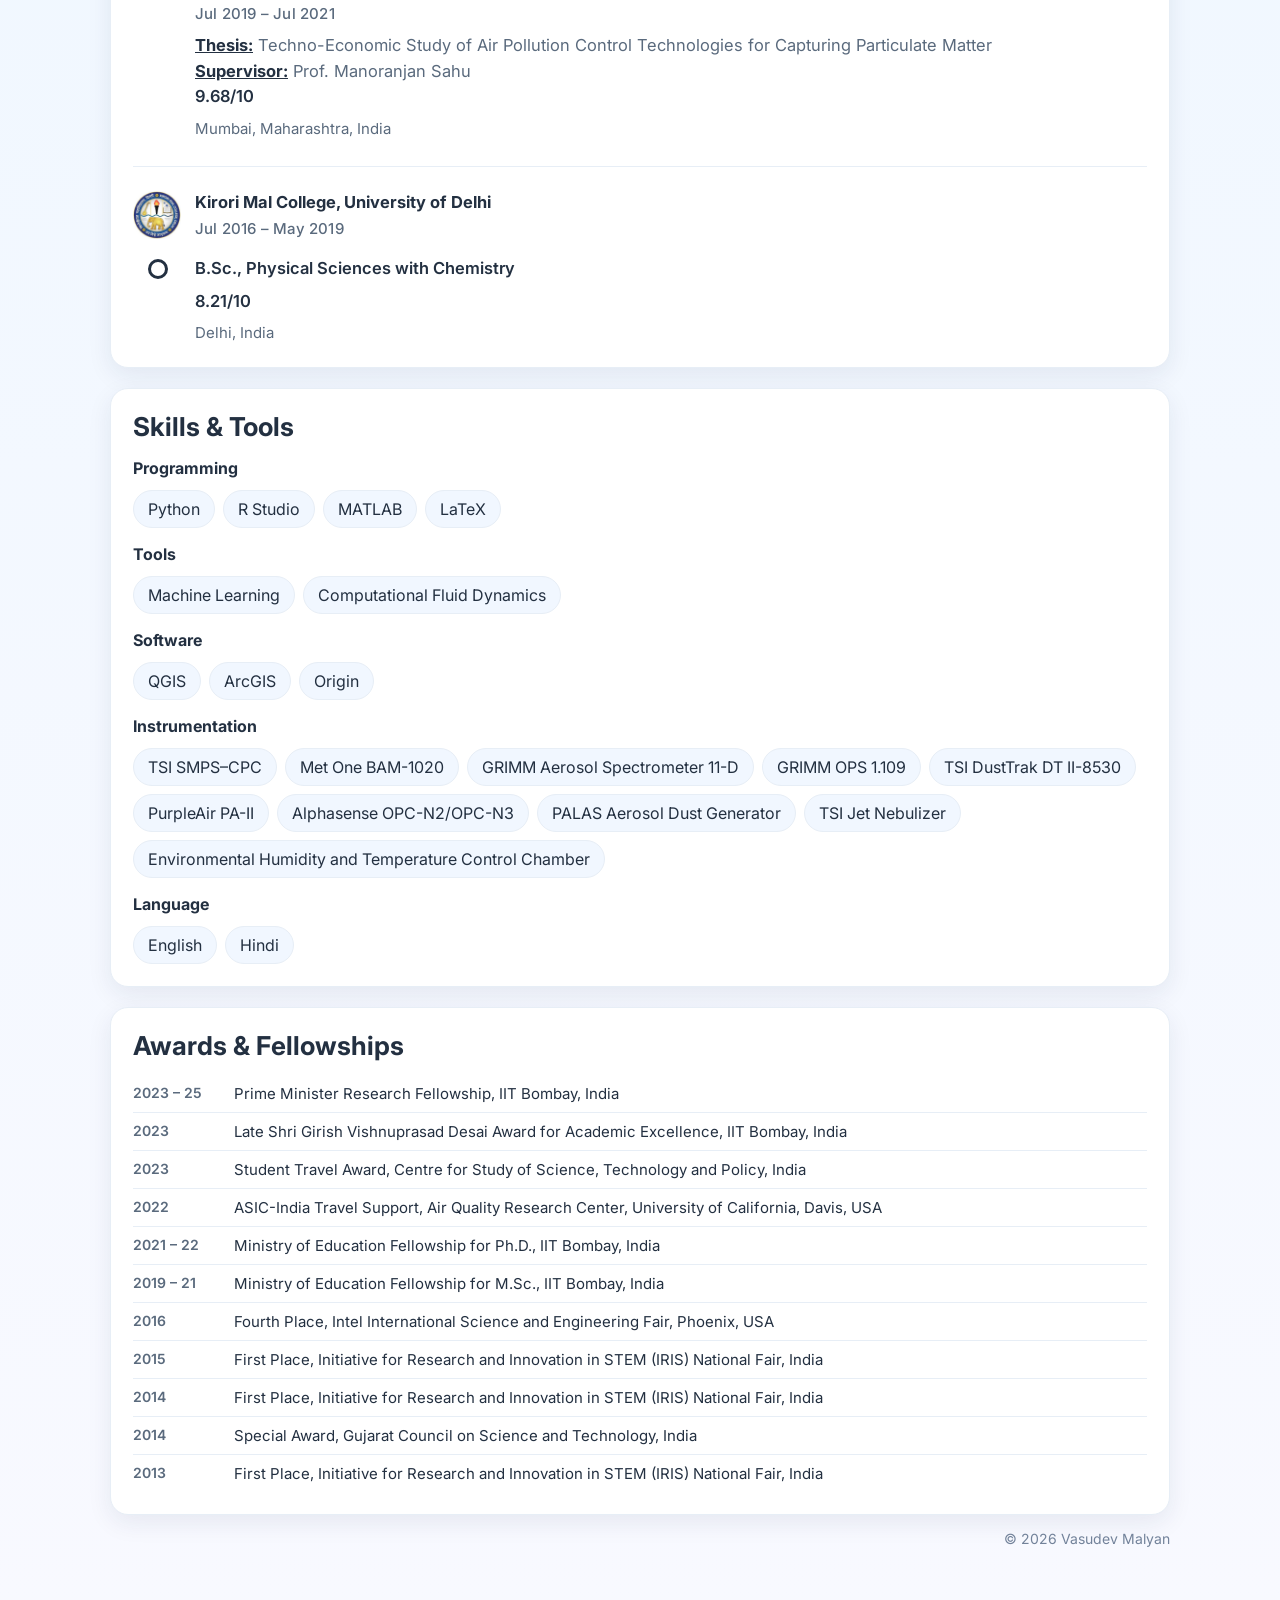
==== commit a389c261: "Update about.html" ====
--- a/about.html
+++ b/about.html
@@ -72,14 +72,32 @@
               <img class="cv-logo" src="assets/logo_iitb.png" alt="Indian Institute of Technology Bombay logo">
               <div>
                 <div class="cv-org-name">Indian Institute of Technology Bombay</div>
-                <span class="cv-org-span">Jan 2026 &ndash; May 2026</span>
+                <span class="cv-org-span">Jan 2022 &ndash; May 2026</span>
               </div>
             </div>
             <ul class="cv-roles">
               <li>
                 <div class="cv-role-title">Research Associate</div>
+                <div class="cv-role-dates">Jan 2026 &ndash; May 2026</div>
                 <p class="cv-role-note">Assessment of a physical-optical model for low-cost PM sensor calibration in the laboratory and field environments<br>
                 <em>Supervisor:</em> Prof. Manoranjan Sahu</p>
+              </li>
+              <li>
+                <div class="cv-role-title">IRCC Fellow</div>
+                <div class="cv-role-dates">Jul 2025 &ndash; Dec 2025</div>
+                <p class="cv-role-note">DESCRIPTION HERE<br>
+                <em>Supervisor:</em> Prof. Manoranjan Sahu</p>
+              </li>
+              <li>
+                <div class="cv-role-title">Doctoral Researcher</div>
+                <div class="cv-role-dates">Jan 2022 &ndash; Dec 2025</div>
+                <p class="cv-role-note">DESCRIPTION HERE<br>
+                <em>Supervisor:</em> Prof. Manoranjan Sahu</p>
+              </li>
+              <li>
+                <div class="cv-role-title">Prime Minister Research Fellow</div>
+                <div class="cv-role-dates">Jul 2022 &ndash; Jul 2025</div>
+                <p class="cv-role-note">DESCRIPTION HERE</p>
                 <div class="cv-place">Mumbai, Maharashtra, India</div>
               </li>
             </ul>
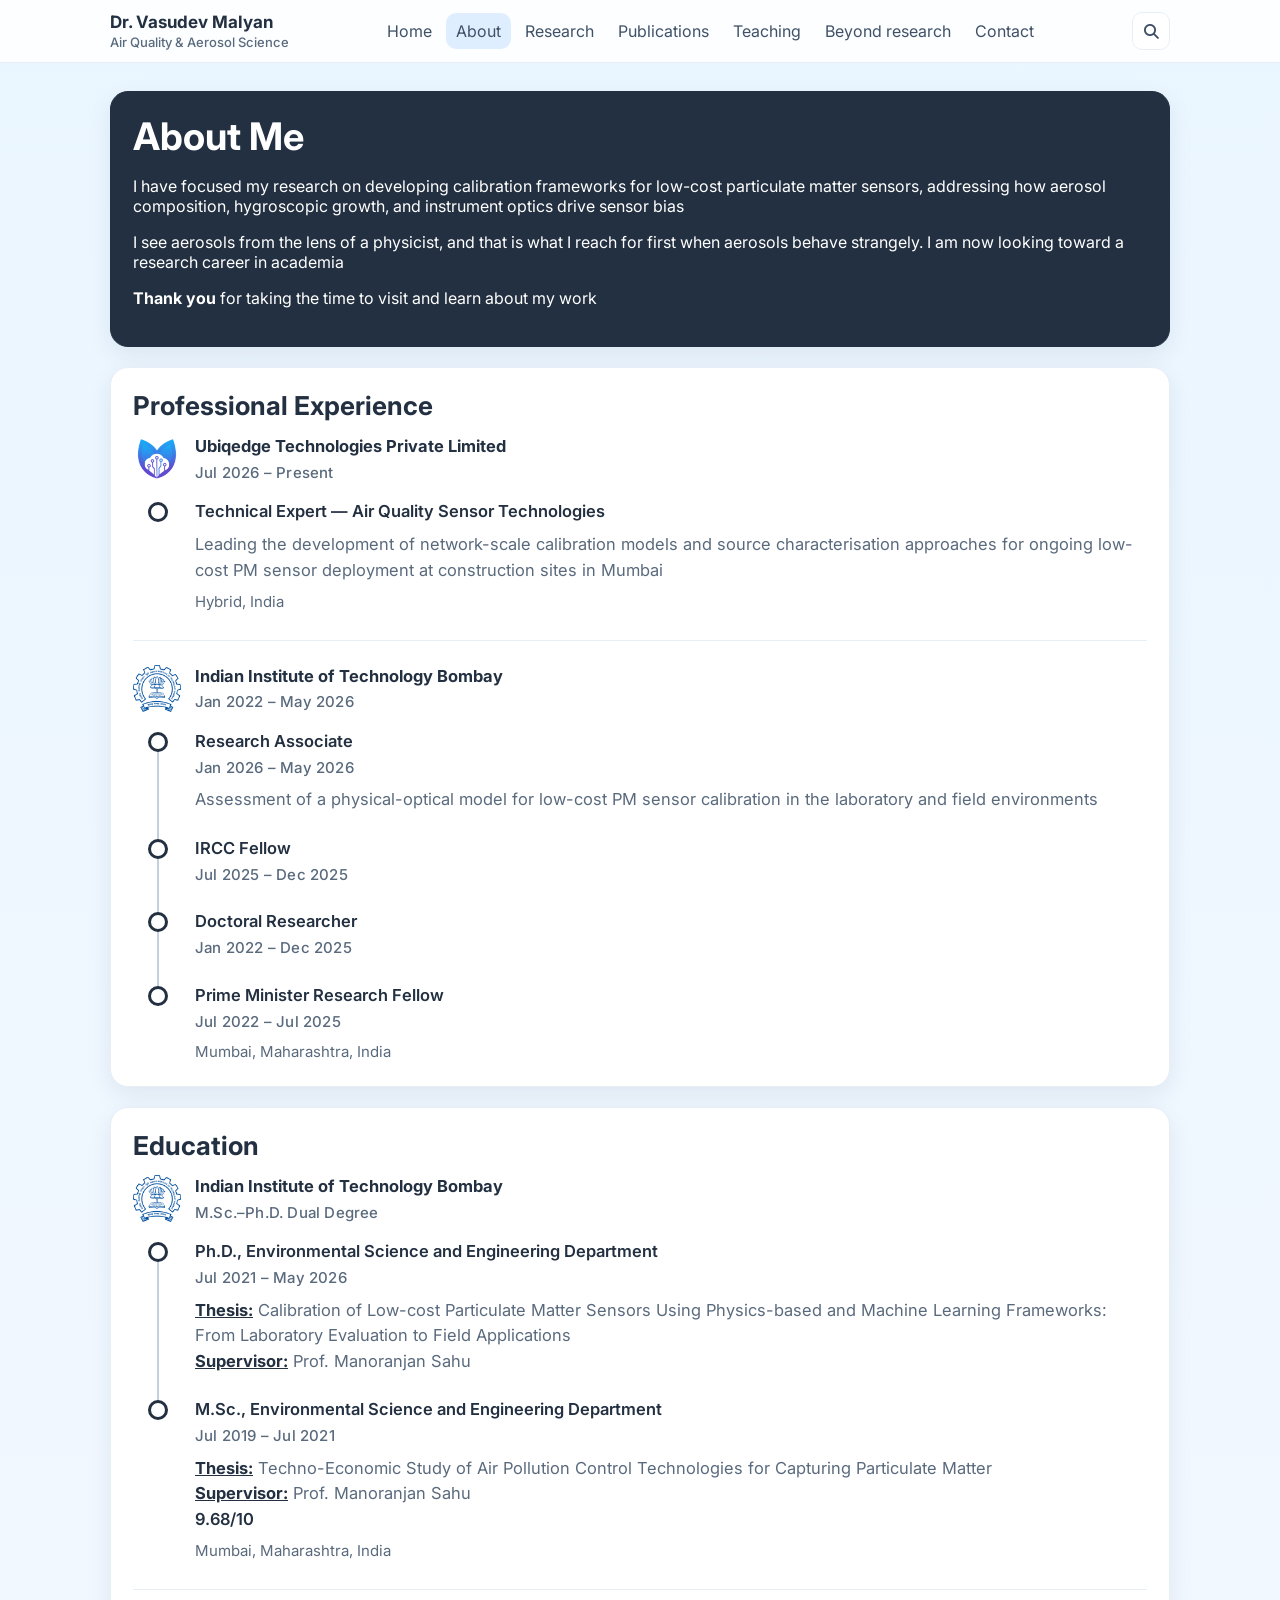
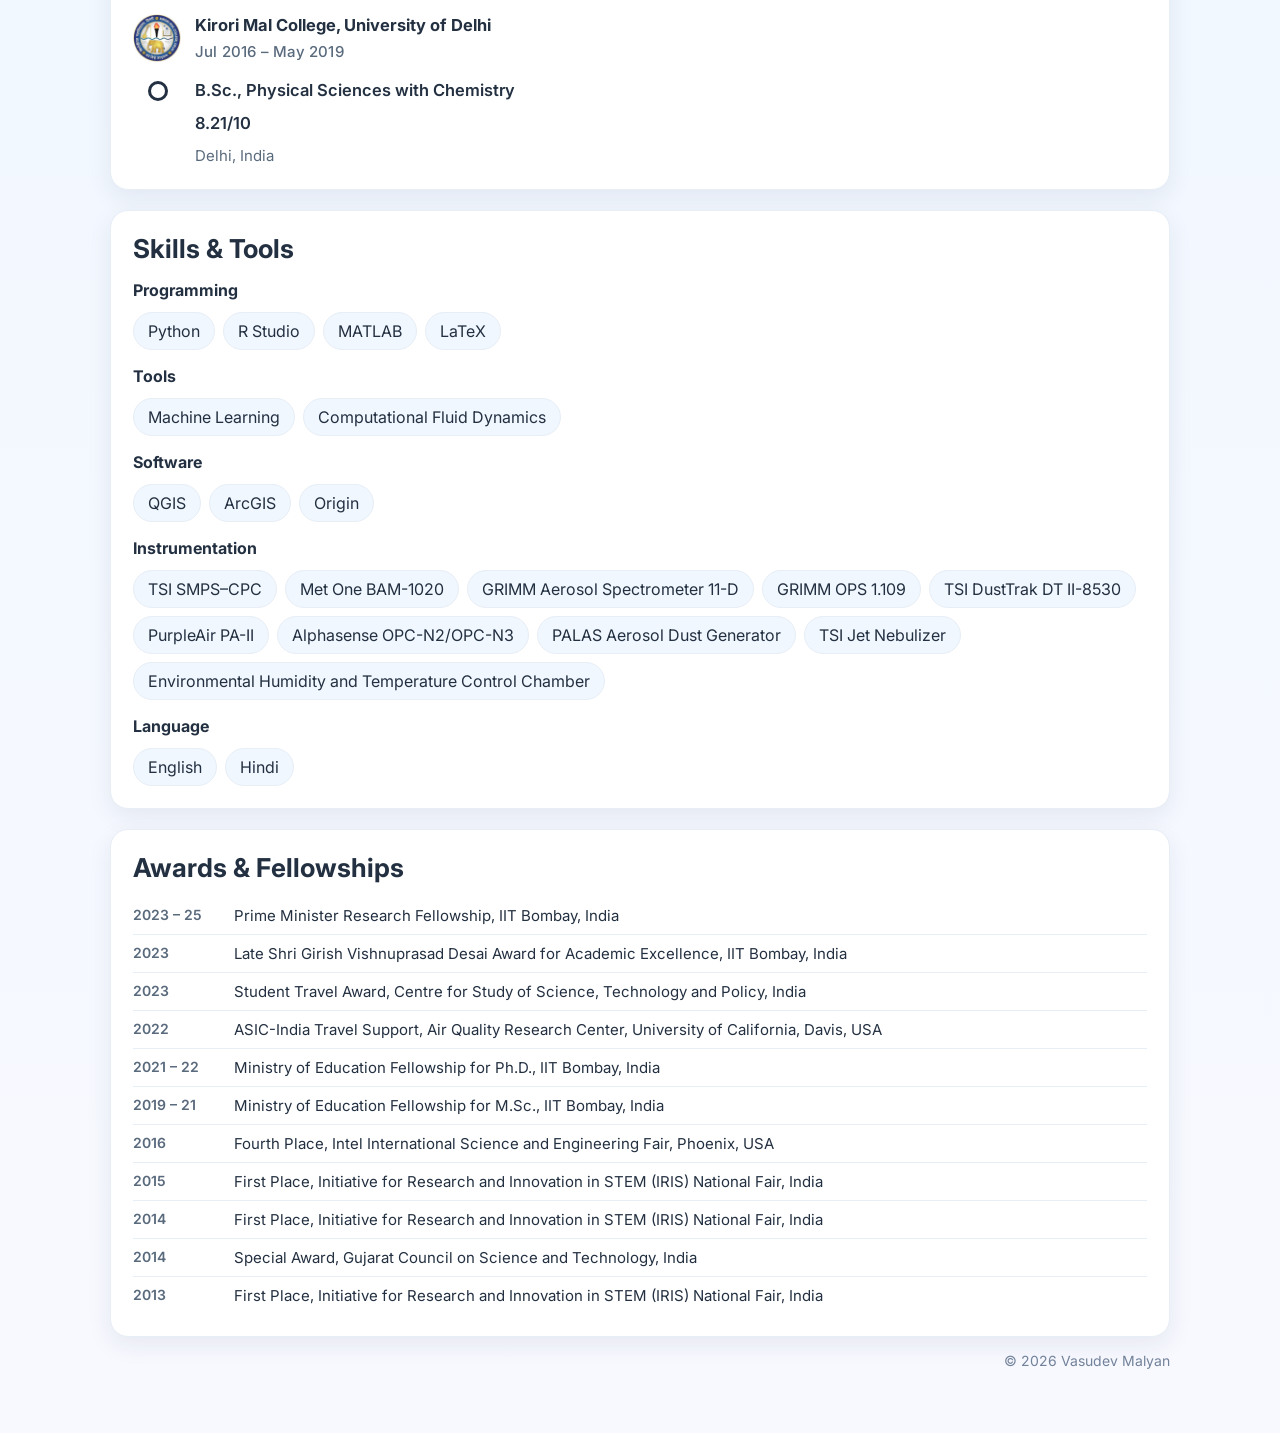
==== commit b09765bc: "Update about.html" ====
--- a/about.html
+++ b/about.html
@@ -80,24 +80,18 @@
                 <div class="cv-role-title">Research Associate</div>
                 <div class="cv-role-dates">Jan 2026 &ndash; May 2026</div>
                 <p class="cv-role-note">Assessment of a physical-optical model for low-cost PM sensor calibration in the laboratory and field environments<br>
-                <em>Supervisor:</em> Prof. Manoranjan Sahu</p>
               </li>
               <li>
                 <div class="cv-role-title">IRCC Fellow</div>
                 <div class="cv-role-dates">Jul 2025 &ndash; Dec 2025</div>
-                <p class="cv-role-note">DESCRIPTION HERE<br>
-                <em>Supervisor:</em> Prof. Manoranjan Sahu</p>
               </li>
               <li>
                 <div class="cv-role-title">Doctoral Researcher</div>
                 <div class="cv-role-dates">Jan 2022 &ndash; Dec 2025</div>
-                <p class="cv-role-note">DESCRIPTION HERE<br>
-                <em>Supervisor:</em> Prof. Manoranjan Sahu</p>
               </li>
               <li>
                 <div class="cv-role-title">Prime Minister Research Fellow</div>
                 <div class="cv-role-dates">Jul 2022 &ndash; Jul 2025</div>
-                <p class="cv-role-note">DESCRIPTION HERE</p>
                 <div class="cv-place">Mumbai, Maharashtra, India</div>
               </li>
             </ul>
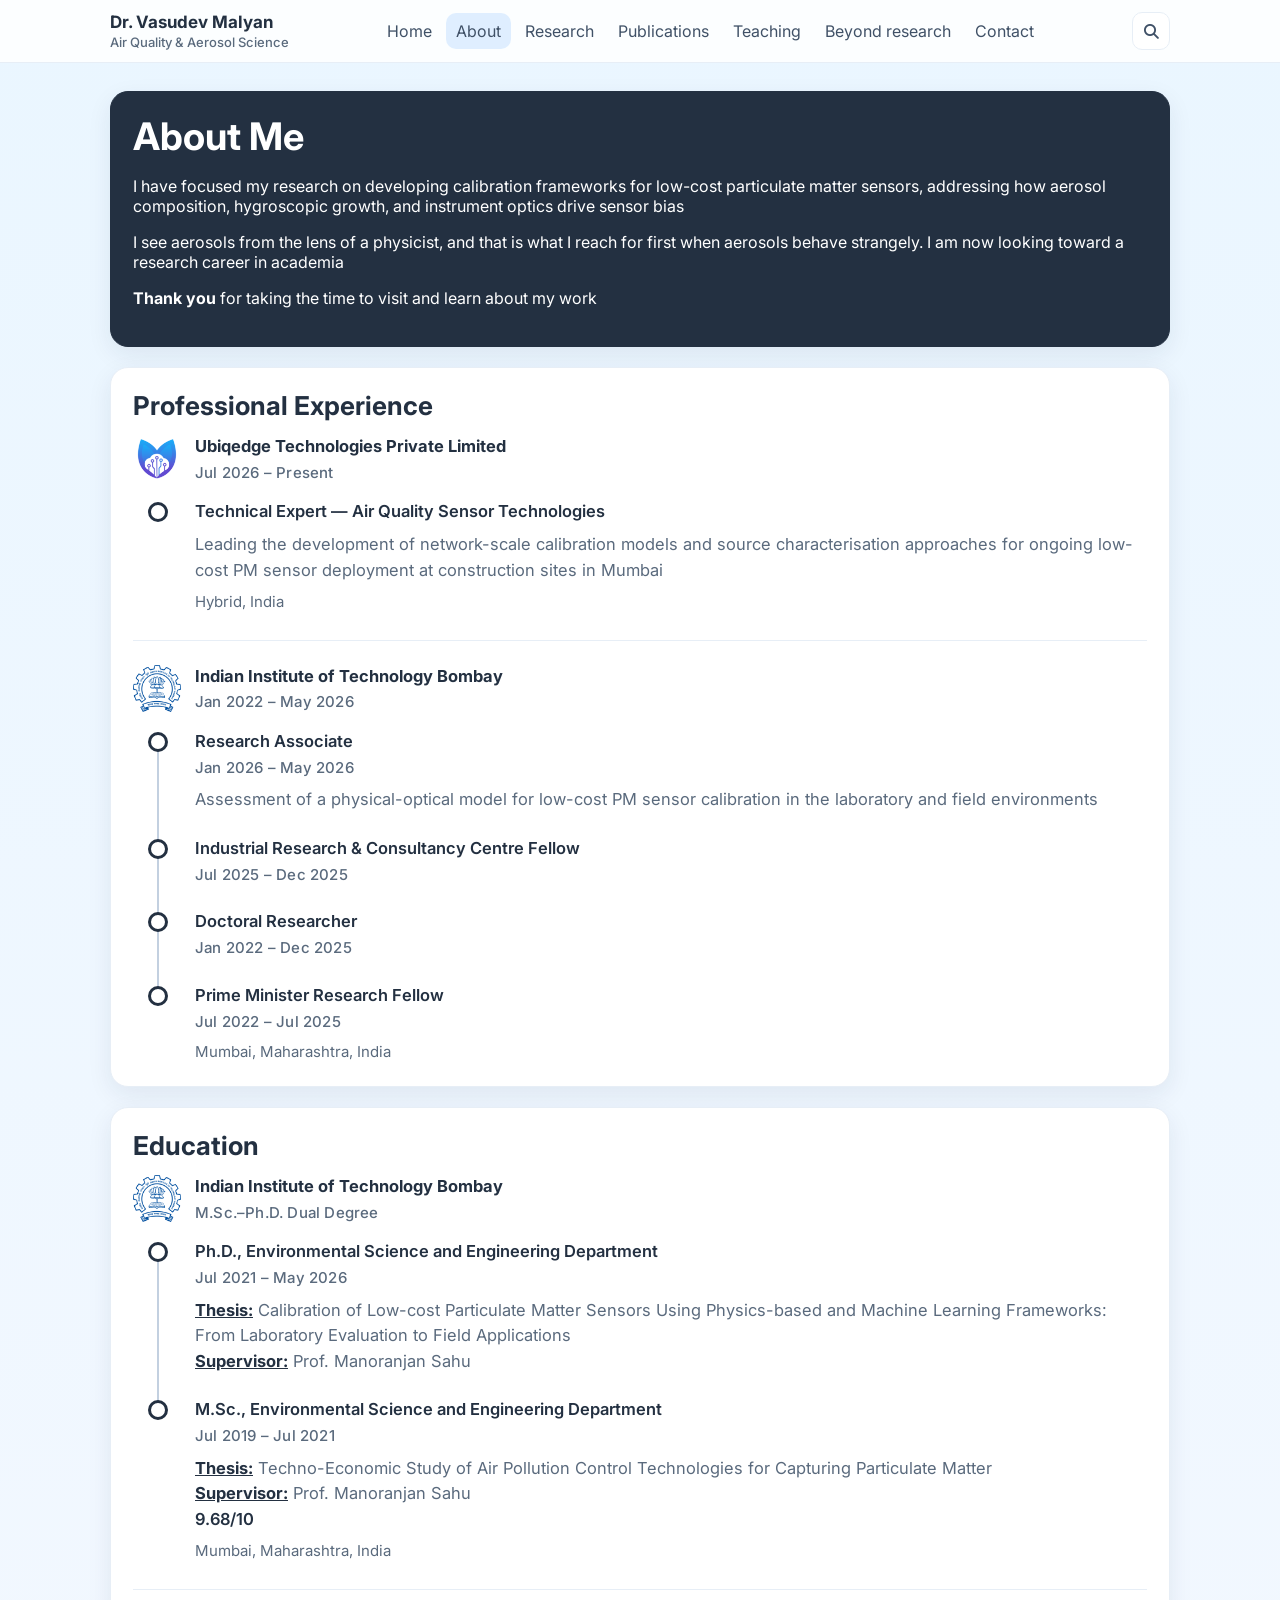
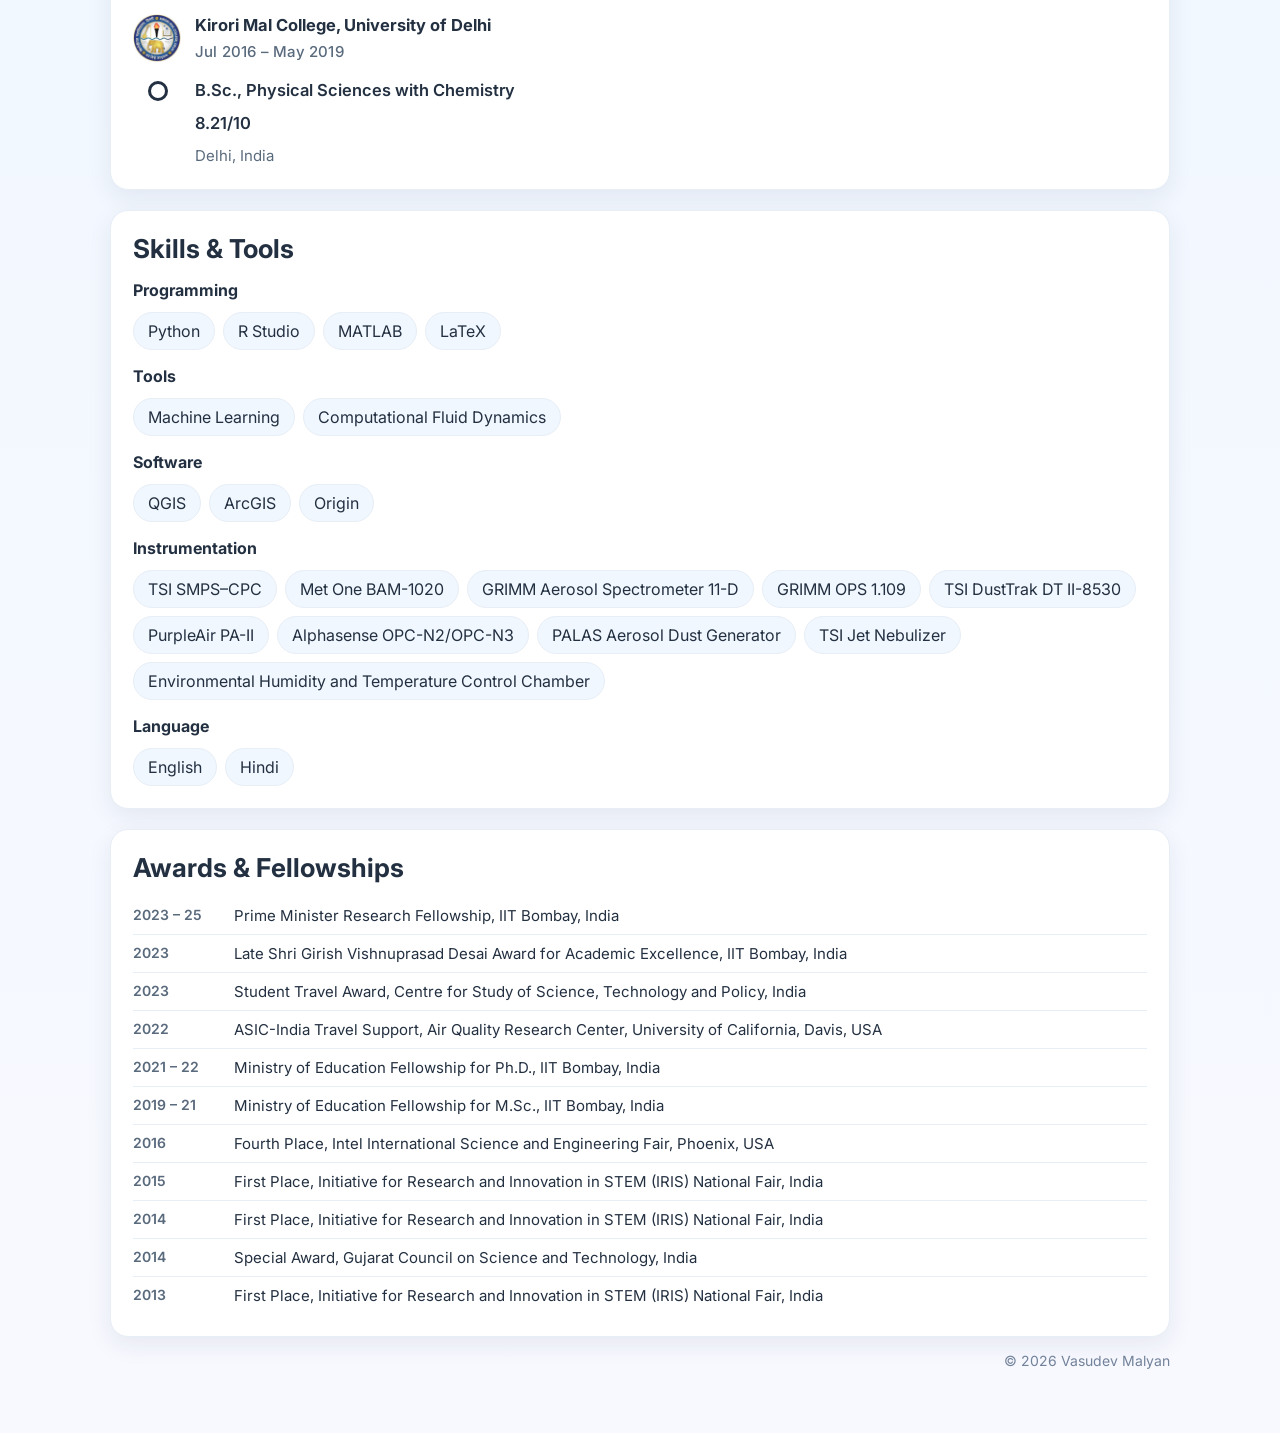
==== commit 4e393083: "Update about.html" ====
--- a/about.html
+++ b/about.html
@@ -82,7 +82,7 @@
                 <p class="cv-role-note">Assessment of a physical-optical model for low-cost PM sensor calibration in the laboratory and field environments<br>
               </li>
               <li>
-                <div class="cv-role-title">IRCC Fellow</div>
+                <div class="cv-role-title">Industrial Research & Consultancy Centre Fellow</div>
                 <div class="cv-role-dates">Jul 2025 &ndash; Dec 2025</div>
               </li>
               <li>
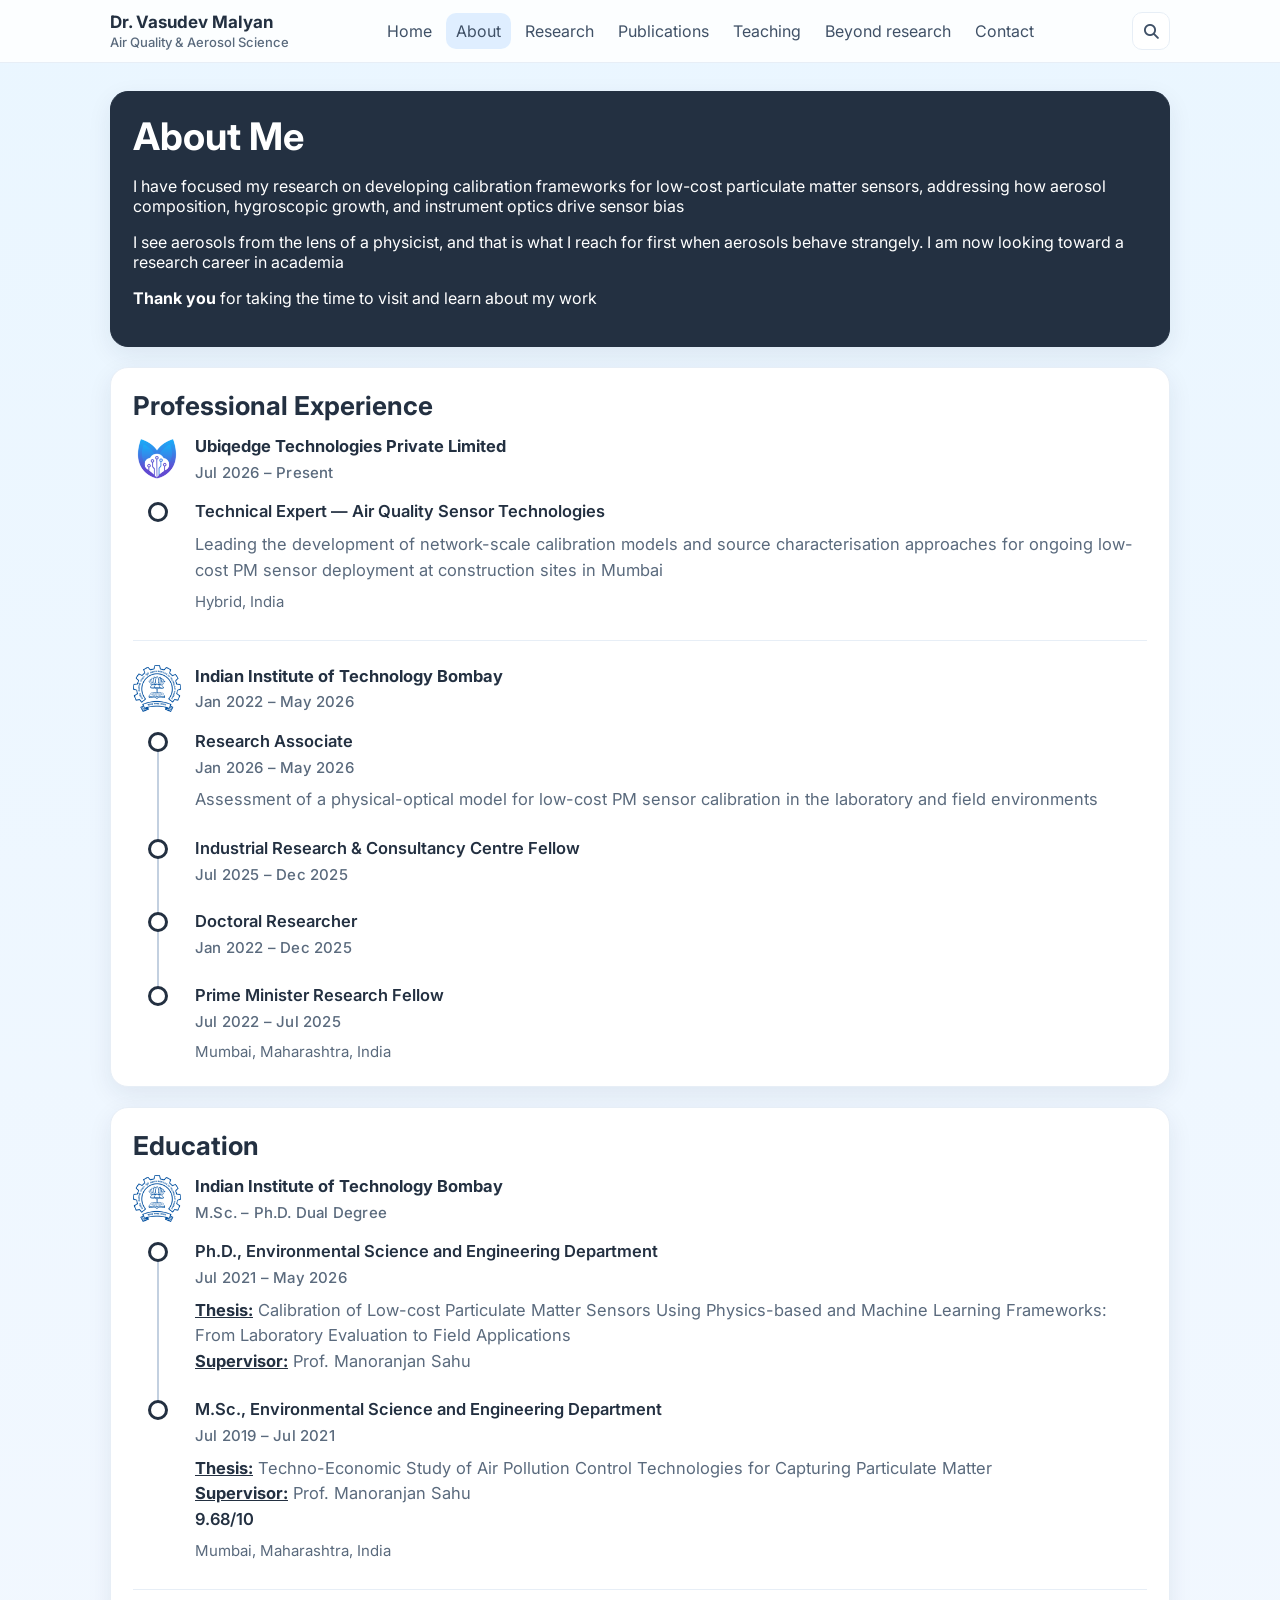
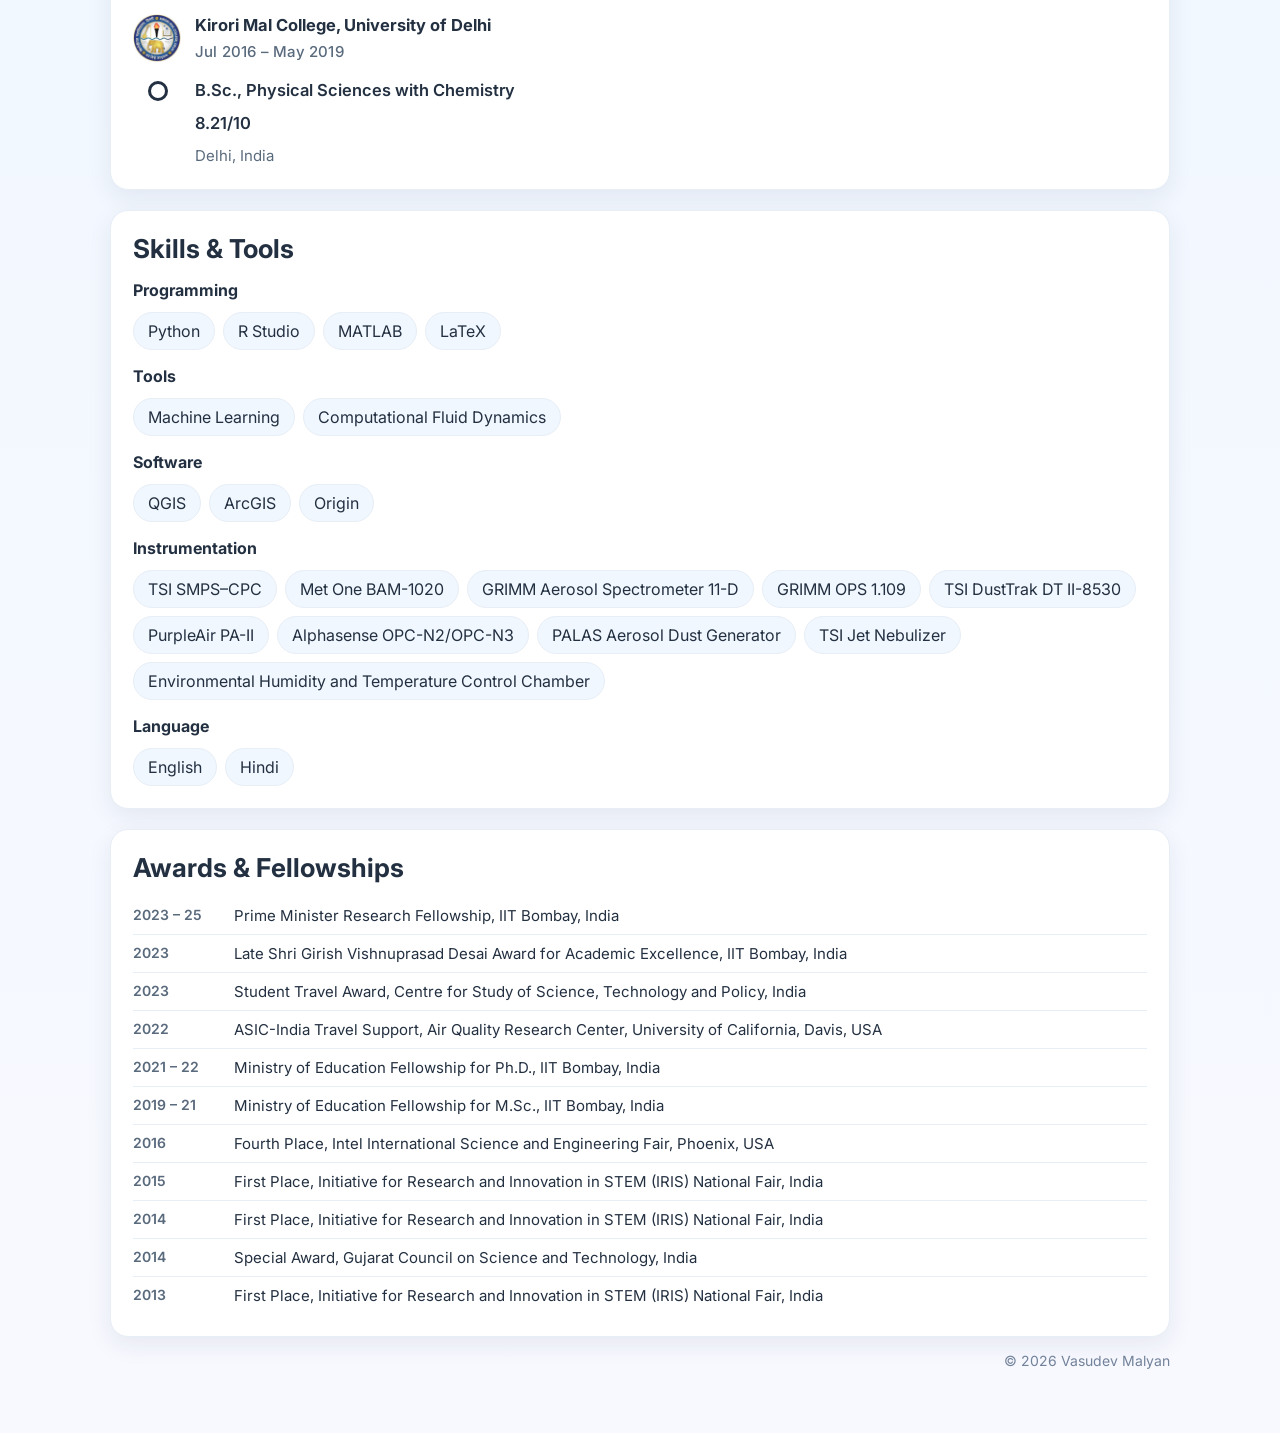
==== commit bf5d01d1: "Update about.html" ====
--- a/about.html
+++ b/about.html
@@ -110,7 +110,7 @@
               <img class="cv-logo" src="assets/logo_iitb.png" alt="Indian Institute of Technology Bombay logo">
               <div>
                 <div class="cv-org-name">Indian Institute of Technology Bombay</div>
-                <span class="cv-org-span">M.Sc.&ndash;Ph.D. Dual Degree</span>
+                <span class="cv-org-span">M.Sc. &ndash; Ph.D. Dual Degree</span>
               </div>
             </div>
             <ul class="cv-roles">
